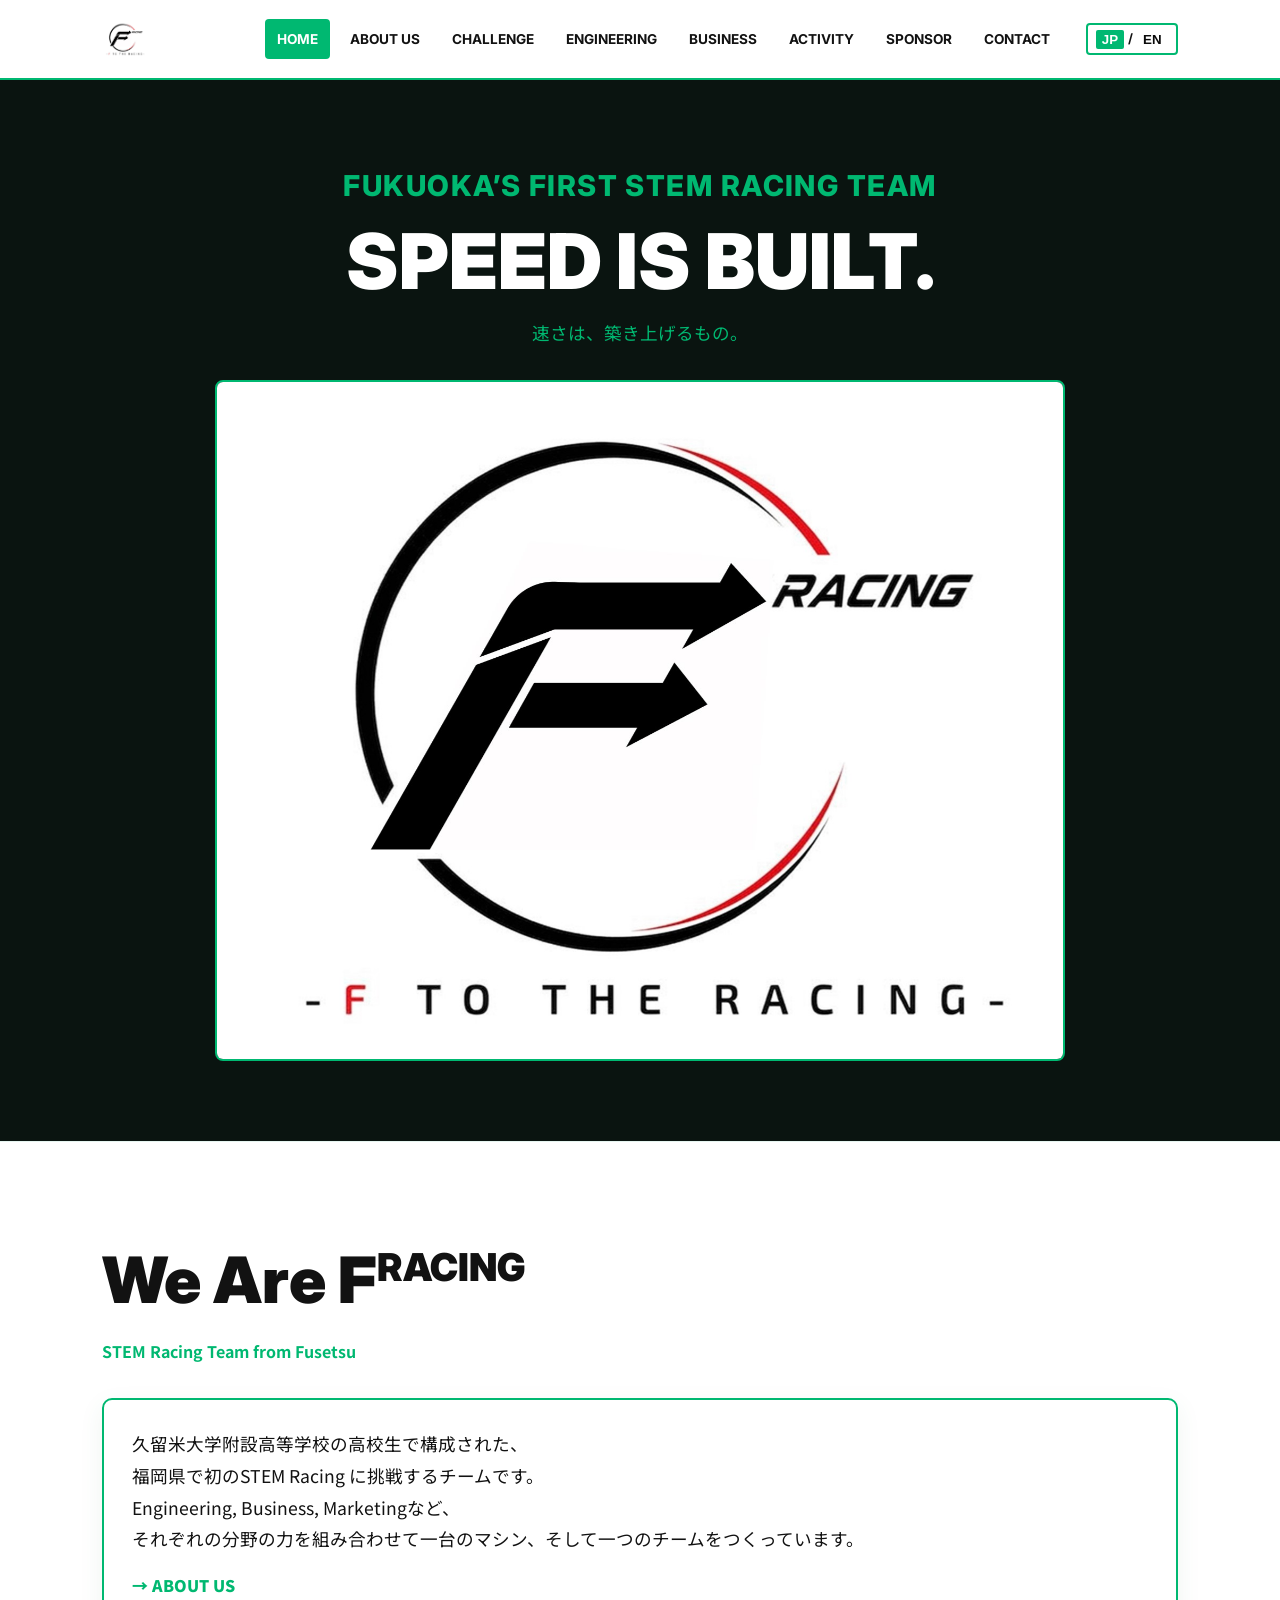
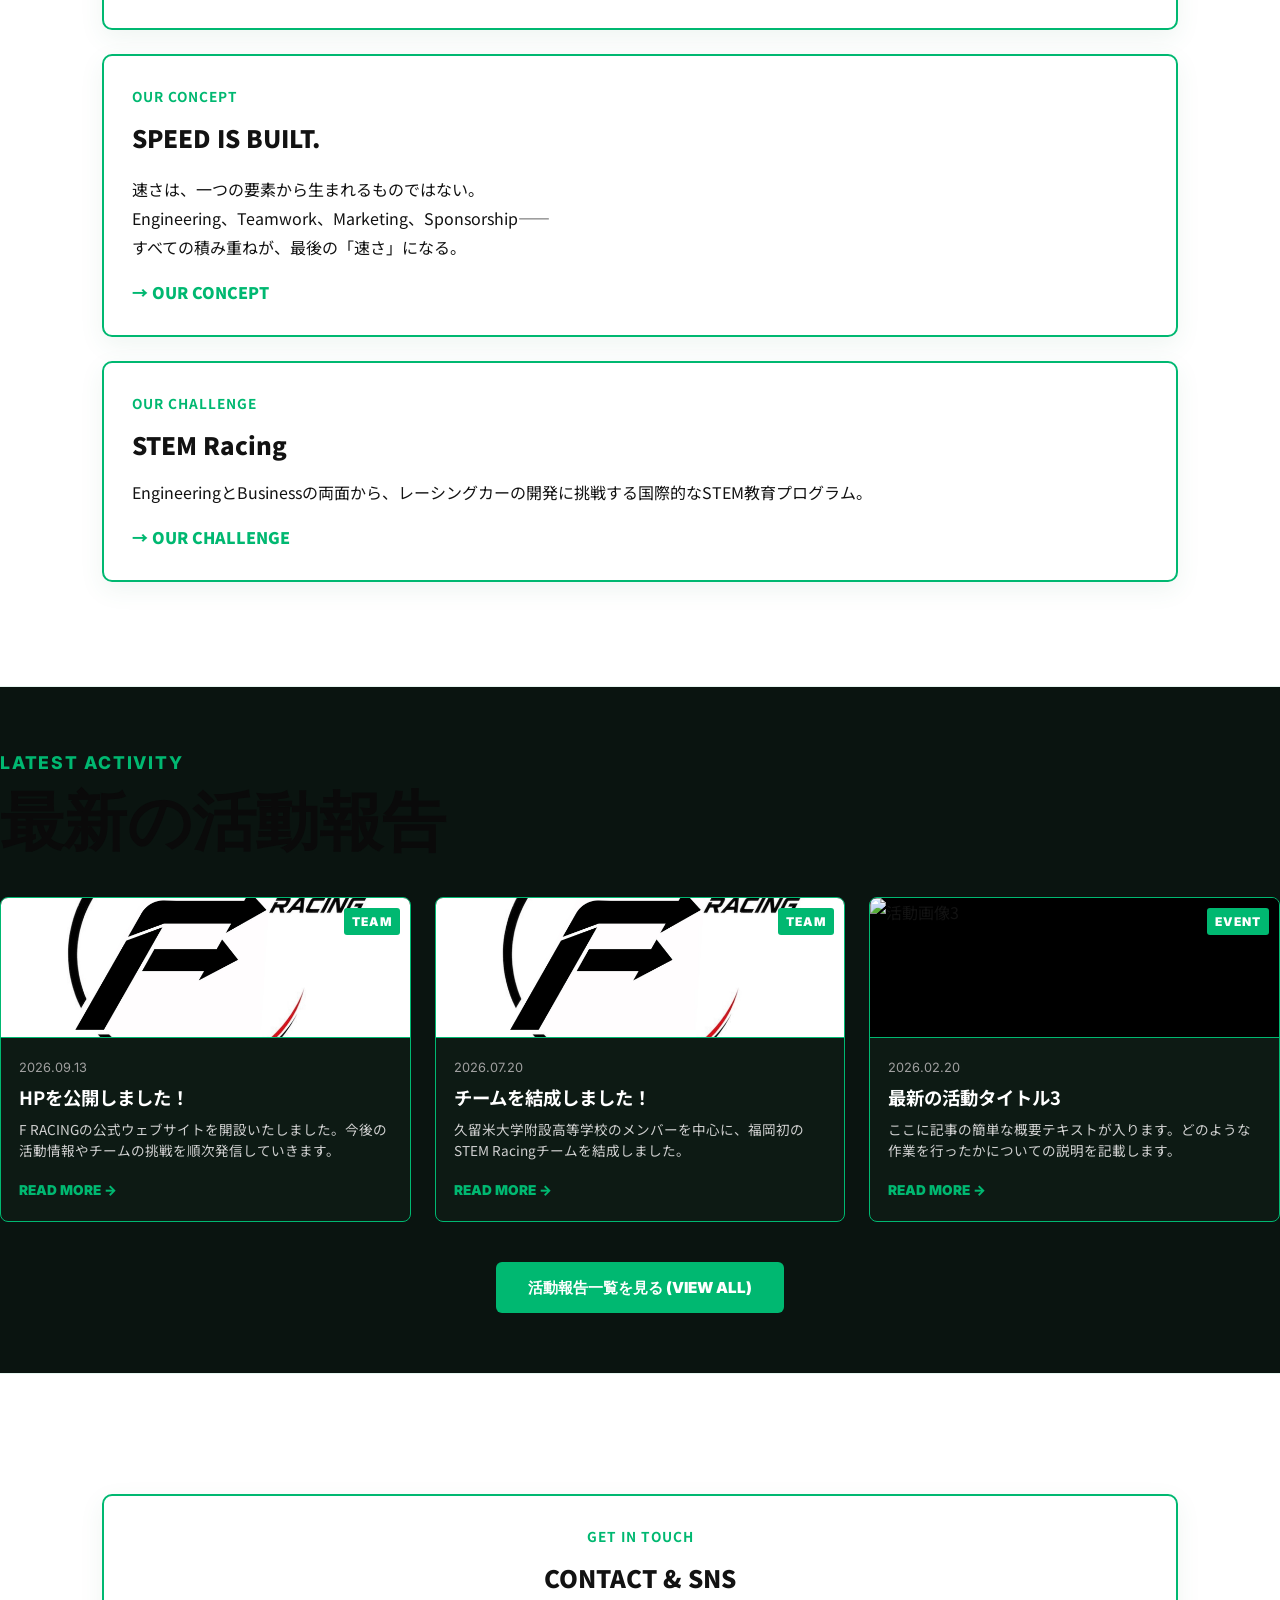
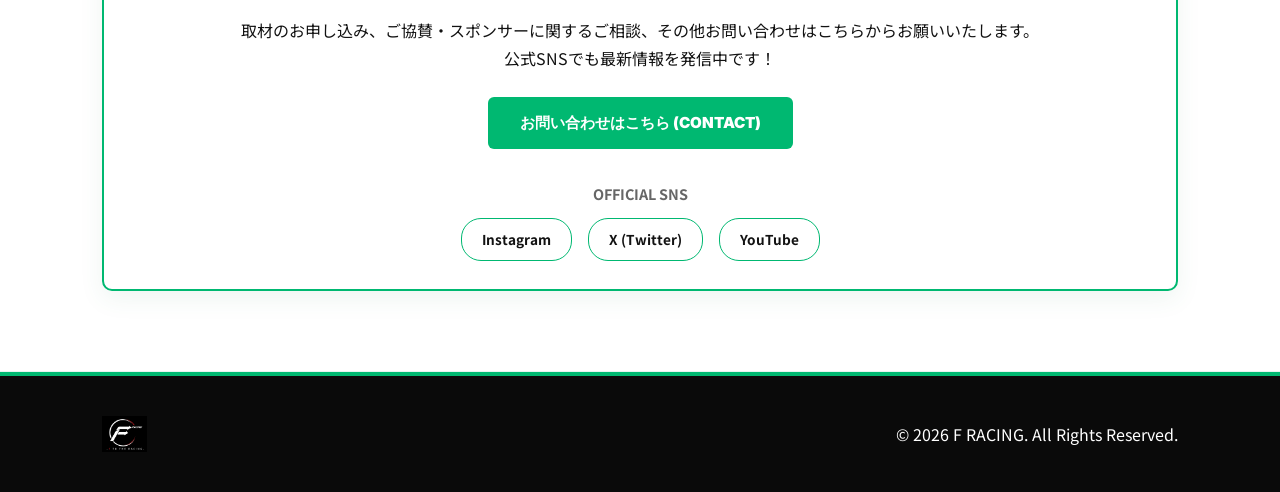
==== index.html @ 25712f81 "Update index.html" ====
<!DOCTYPE html>
<html lang="ja">
<head>
  <meta charset="UTF-8">
  <meta name="viewport" content="width=device-width, initial-scale=1.0">
  <title>F RACING | Official Website</title>
  <link href="https://fonts.googleapis.com/css2?family=Inter:wght@400;700;900&family=Noto+Sans+JP:wght@400;700;900&display=swap" rel="stylesheet">
  <link rel="stylesheet" href="style.css">
</head>
<body data-lang="jp">
  <!-- ヘッダー -->
  <header>
    <a href="index.html"><img src="whiteversion.jpg" alt="F RACING" class="logo-img"></a>
    <div class="nav-container">
      <nav class="nav-links">
        <a href="index.html" class="active">HOME</a>
        <a href="about.html">ABOUT US</a>
        <a href="challenge.html">CHALLENGE</a>
        <a href="challenge.html#engineering">ENGINEERING</a>
        <a href="challenge.html#business">BUSINESS</a>
        <a href="activity.html">ACTIVITY</a>
        <a href="sponsor.html">SPONSOR</a>
        <a href="contact.html">CONTACT</a>
      </nav>
      <div class="lang-switch">
        <button id="btn-jp" class="active">JP</button><span>/</span><button id="btn-en">EN</button>
      </div>
    </div>
  </header>

  <main>
    <!-- ヒーローセクション -->
    <section class="dark-section" style="display: flex; flex-direction: column; align-items: center; justify-content: center; min-height: 70vh;">
      <div class="hero-tag">FUKUOKA’s FIRST STEM Racing TEAM</div>
      <h1 style="font-family: var(--font-en, 'Inter'); font-size: clamp(3rem, 6vw, 6rem); font-weight: 900; line-height: 1.0; margin-bottom: 16px;">SPEED IS BUILT.</h1>
      <p class="lang-jp" style="font-size: 1.1rem; margin-bottom: 32px; color: var(--green, #00ff00);">速さは、築き上げるもの。</p>
      <p class="lang-en" style="font-size: 1.1rem; margin-bottom: 32px; color: var(--green, #00ff00);">Speed is built.</p>
      <div class="image-container" style="margin: 0;">
        <img src="whiteversion.jpg" alt="メインビジュアル">
      </div>
    </section>

    <!-- 紹介＆各ページへの導線 -->
    <section id="intro">
      <div style="margin-bottom: 32px;">
        <h2 style="font-family: var(--font-en, 'Inter'); font-size: clamp(2.5rem, 5vw, 4rem); font-weight: 900;">We Are F<sup>RACING</sup></h2>
        <p class="lang-jp accent-text">STEM Racing Team from Fusetsu</p>
        <p class="lang-en accent-text">STEM Racing Team from Fusetsu</p>
      </div>

      <!-- ABOUT US 導線 -->
      <div class="custom-card" style="margin-bottom: 24px;">
        <p style="font-size: 1.1rem; line-height: 1.8; margin-bottom: 16px;">
          久留米大学附設高等学校の高校生で構成された、<br>
          福岡県で初のSTEM Racing に挑戦するチームです。<br>
          Engineering, Business, Marketingなど、<br>
          それぞれの分野の力を組み合わせて一台のマシン、そして一つのチームをつくっています。
        </p>
        <a href="about.html" class="inline-link-btn">→ ABOUT US</a>
      </div>

      <!-- OUR CONCEPT 導線 -->
      <div class="custom-card" style="margin-bottom: 24px;">
        <span class="sub" style="color: var(--green, #00ff00); font-weight: bold; font-size: 0.85rem; letter-spacing: 1px;">OUR CONCEPT</span>
        <h3 style="font-size: 1.5rem; font-weight: 900; margin: 8px 0 16px 0;">SPEED IS BUILT.</h3>
        <p style="line-height: 1.8; margin-bottom: 16px;">
          速さは、一つの要素から生まれるものではない。<br>
          Engineering、Teamwork、Marketing、Sponsorship——<br>
          すべての積み重ねが、最後の「速さ」になる。
        </p>
        <a href="about.html#concept" class="inline-link-btn">→ OUR CONCEPT</a>
      </div>

      <!-- OUR CHALLENGE 導線 -->
      <div class="custom-card" style="margin-bottom: 24px;">
        <span class="sub" style="color: var(--green, #00ff00); font-weight: bold; font-size: 0.85rem; letter-spacing: 1px;">OUR CHALLENGE</span>
        <h3 style="font-size: 1.5rem; font-weight: 900; margin: 8px 0 12px 0;">STEM Racing</h3>
        <p style="line-height: 1.8; margin-bottom: 16px;">
          EngineeringとBusinessの両面から、レーシングカーの開発に挑戦する国際的なSTEM教育プログラム。
        </p>
        <a href="challenge.html" class="inline-link-btn">→ OUR CHALLENGE</a>
      </div>
    </section>

    <!-- ACTIVITY セクション（デザイン刷新版） -->
    <section id="activity" class="activity-section">
      <div class="container">
        <div class="section-title-box">
          <span class="sub">LATEST ACTIVITY</span>
          <h2>最新の活動報告</h2>
        </div>

        <div class="activity-grid">
          <!-- 1件目 -->
          <article class="activity-card">
            <a href="activity.html" class="activity-card-link">
              <div class="activity-img">
                <img src="whiteversion.jpg" alt="HP公開の画像">
                <span class="activity-tag">TEAM</span>
              </div>
              <div class="activity-content">
                <span class="activity-date">2026.09.13</span>
                <h3 class="activity-title">HPを公開しました！</h3>
                <p class="activity-desc">F RACINGの公式ウェブサイトを開設いたしました。今後の活動情報やチームの挑戦を順次発信していきます。</p>
                <span class="activity-more">READ MORE <span class="arrow">→</span></span>
              </div>
            </a>
          </article>

          <!-- 2件目 -->
          <article class="activity-card">
            <a href="activity.html" class="activity-card-link">
              <div class="activity-img">
                <img src="whiteversion.jpg" alt="チーム結成の画像">
                <span class="activity-tag">TEAM</span>
              </div>
              <div class="activity-content">
                <span class="activity-date">2026.07.20</span>
                <h3 class="activity-title">チームを結成しました！</h3>
                <p class="activity-desc">久留米大学附設高等学校のメンバーを中心に、福岡初のSTEM Racingチームを結成しました。</p>
                <span class="activity-more">READ MORE <span class="arrow">→</span></span>
              </div>
            </a>
          </article>

          <!-- 3件目 -->
          <article class="activity-card">
            <a href="activity.html" class="activity-card-link">
              <div class="activity-img">
                <img src="images/activity3.jpg" alt="活動画像3">
                <span class="activity-tag">EVENT</span>
              </div>
              <div class="activity-content">
                <span class="activity-date">2026.02.20</span>
                <h3 class="activity-title">最新の活動タイトル3</h3>
                <p class="activity-desc">ここに記事の簡単な概要テキストが入ります。どのような作業を行ったかについての説明を記載します。</p>
                <span class="activity-more">READ MORE <span class="arrow">→</span></span>
              </div>
            </a>
          </article>
        </div>

        <div style="text-align: center; margin-top: 40px;">
          <a href="activity.html" class="btn-more">活動報告一覧を見る (VIEW ALL)</a>
        </div>
      </div>
    </section>

    <!-- CONTACT & SNS セクション -->
   <!-- CONTACT & SNS セクション -->
<section id="contact-section">
  <div class="custom-card" style="margin-top: 40px; text-align: center; border: 2px solid var(--green);">
    <span class="sub" style="color: var(--green); font-weight: bold; font-size: 0.85rem; letter-spacing: 1px;">GET IN TOUCH</span>
    <h3 style="font-size: 1.5rem; font-weight: 900; margin: 8px 0 16px 0; color: #121212;">CONTACT & SNS</h3>
    <p style="line-height: 1.8; margin-bottom: 24px; color: #121212;">
      取材のお申し込み、ご協賛・スポンサーに関するご相談、その他お問い合わせはこちらからお願いいたします。<br>
      公式SNSでも最新情報を発信中です！
    </p>

    <!-- CONTACTページへのボタン -->
    <div style="margin-bottom: 32px;">
      <a href="contact.html" class="btn-more">お問い合わせはこちら (CONTACT)</a>
    </div>

    <!-- SNSリンク一覧 -->
    <!-- SNSリンク一覧 -->
<div class="sns-links-container">
  <span style="font-weight: bold; font-size: 0.9rem; display: block; margin-bottom: 12px; color: #666666;">OFFICIAL SNS</span>
  <div style="display: flex; gap: 16px; justify-content: center; flex-wrap: wrap;">
    <a href="https://www.instagram.com/f_to_the_racing/?hl=ja" target="_blank" rel="noopener noreferrer" class="sns-btn">Instagram</a>
    <a href="https://x.com/FtotheRacing" target="_blank" rel="noopener noreferrer" class="sns-btn">X (Twitter)</a>
    <a href="https://www.youtube.com/channel/UCRHW-2N_GnkMYaxLG4QGpog" target="_blank" rel="noopener noreferrer" class="sns-btn">YouTube</a>
  </div>
</div>
  </div>
</section>
  </main>

  <!-- フッター -->
  <footer>
    <div class="footer-logo">
      <a href="index.html">
        <img src="blackversion.png" alt="F RACING" class="logo-img">
      </a>
    </div>
    <p>&copy; 2026 F RACING. All Rights Reserved.</p>
  </footer>

  <script>
    document.addEventListener('DOMContentLoaded', () => {
      const langButtons = document.querySelectorAll('.lang-switch button');
      const savedLang = localStorage.getItem('selectedLang') || 'jp';
      applyLanguage(savedLang);

      langButtons.forEach(btn => {
        btn.addEventListener('click', () => {
          const lang = btn.textContent.trim().toLowerCase();
          localStorage.setItem('selectedLang', lang);
          applyLanguage(lang);
        });
      });

      function applyLanguage(lang) {
        document.body.setAttribute('data-lang', lang);
        langButtons.forEach(btn => {
          if (btn.textContent.trim().toLowerCase() === lang) {
            btn.classList.add('active');
          } else {
            btn.classList.remove('active');
          }
        });
      }
    });
  </script>
</body>
</html>
---- style.css ----
:root {
  --white: #FFFFFF;
  --black: #0A0A0A;
  --text-main: #121212;
  --dark-bg: #0A1410;
  --green: #00B871; /* F RACING メインブランドカラー */
  --green-dark: #10B981;
  --light-green: #E6F5F0;
  --font-en: 'Inter', sans-serif;
  --font-jp: 'Noto Sans JP', sans-serif;
  --max-width: 1440px;
  --padding-x: 8vw;
}

*, *::before, *::after {
  box-sizing: border-box;
  margin: 0;
  padding: 0;
}

html {
  scroll-behavior: smooth;
}

body {
  font-family: var(--font-jp);
  background-color: var(--white);
  color: var(--text-main);
  line-height: 1.8;
  -webkit-font-smoothing: antialiased;
}

/* 多言語切り替え設定 */
body[data-lang="jp"] .lang-en { display: none !important; }
body[data-lang="en"] .lang-jp { display: none !important; }

sup { font-size: 0.6em; vertical-align: super; line-height: 0; }
a { color: inherit; text-decoration: none; }
ul { list-style: none; }

/* HEADER & NAV */
header {
  position: fixed;
  top: 0; left: 0; width: 100%; height: 80px;
  background-color: rgba(255, 255, 255, 0.98);
  backdrop-filter: blur(8px);
  border-bottom: 2px solid var(--green);
  display: flex; justify-content: space-between; align-items: center;
  padding: 0 var(--padding-x);
  z-index: 1000;
}

.logo-img { height: 36px; width: auto; display: block; }
.nav-container { display: flex; align-items: center; gap: 24px; }
.nav-links { display: flex; align-items: center; gap: 8px; }

.nav-links a {
  font-family: var(--font-en);
  font-size: 0.85rem !important;
  font-weight: 700;
  text-transform: uppercase;
  padding: 8px 12px !important;
  border-radius: 4px;
  display: block;
  letter-spacing: normal !important;
  margin: 0 !important;
  transition: all 0.2s ease;
}

.nav-links a:hover, .nav-links a.active {
  background-color: var(--green);
  color: var(--white);
}

.lang-switch {
  display: flex; align-items: center; gap: 4px;
  border: 2px solid var(--green); padding: 2px 8px;
  border-radius: 4px; font-family: var(--font-en);
  font-size: 0.8rem; font-weight: 700;
}
.lang-switch button {
  background: none; border: none; cursor: pointer;
  font-weight: inherit; color: var(--black);
  padding: 2px 6px; border-radius: 2px;
}
.lang-switch button.active { background-color: var(--green); color: var(--white); }

/* MAIN LAYOUT */
main { margin-top: 80px; min-height: calc(100vh - 160px); }
section { padding: 80px var(--padding-x); border-bottom: 1px solid var(--light-green); }

.section-title-box { margin-bottom: 40px; }
.section-title-box .sub {
  font-family: var(--font-en);
  font-size: 1.1rem;
  font-weight: 800; letter-spacing: 0.1em;
  color: var(--green); text-transform: uppercase;
  display: block; margin-bottom: 8px;
}

.section-title-box h2 {
  font-family: var(--font-en);
  font-size: clamp(2.5rem, 5vw, 4rem);
  font-weight: 900; line-height: 1.1;
  letter-spacing: -0.01em; text-transform: uppercase;
  color: var(--black);
}

/* TYPOGRAPHY */
.hero-tag {
  font-family: var(--font-en);
  font-size: clamp(1.2rem, 2.5vw, 1.8rem);
  font-weight: 800; letter-spacing: 0.05em;
  color: var(--green); text-transform: uppercase;
  margin-bottom: 12px; text-align: center;
}

.hero-intro-text {
  font-size: clamp(1.1rem, 2vw, 1.35rem);
  font-weight: 700; line-height: 1.7;
  color: var(--text-main);
}

.mv-card h3 {
  font-family: var(--font-en);
  font-size: clamp(2rem, 4vw, 3rem);
  font-weight: 900; line-height: 1.2;
  color: var(--green-dark); margin: 12px 0 16px 0;
}

.accent-text { color: var(--green); font-weight: bold; }

/* BUTTONS */
.btn-more {
  display: inline-block; padding: 12px 32px;
  background-color: var(--green); color: var(--white);
  font-family: var(--font-en); font-weight: 900; font-size: 0.95rem;
  border-radius: 6px; transition: background-color 0.2s, transform 0.2s; text-align: center;
}
.btn-more:hover { background-color: var(--green-dark); color: var(--white); transform: translateY(-2px); }

.activity-btn-wrapper { text-align: center; margin-top: 40px; }

/* CARDS DESIGN */
.card-grid {
  display: grid; grid-template-columns: repeat(auto-fit, minmax(300px, 1fr));
  gap: 24px; margin-top: 32px;
}
.custom-card {
  border: 2px solid var(--green); border-radius: 10px;
  padding: 28px; background-color: var(--white);
  box-shadow: 0 8px 24px rgba(51, 133, 93, 0.08);
  transition: transform 0.3s, box-shadow 0.3s;
  height: 100%; display: flex; flex-direction: column;
}
.custom-card:hover {
  transform: translateY(-4px); box-shadow: 0 12px 32px rgba(51, 133, 93, 0.2);
}
.custom-card h4 {
  font-family: var(--font-en);
  font-size: 1.35rem; font-weight: 900;
  color: var(--green); margin-bottom: 12px;
}

.dark-section { background-color: var(--dark-bg); color: var(--white); }
.dark-section .section-title-box h2 { color: var(--white); }
.dark-section .hero-intro-text, .dark-section p { color: var(--white); }
.dark-section .custom-card { background-color: #0F1F18; color: var(--white); border-color: var(--green-dark); }
.dark-section .custom-card h4 { color: var(--green); }

.image-container { width: 100%; max-width: 850px; margin: 32px auto; display: flex; justify-content: center; }
.image-container img { width: 100%; height: auto; display: block; border-radius: 8px; border: 2px solid var(--green); }

.member-insert-box {
  margin-top: 36px;
  padding: 20px;
  border: 2px solid var(--green); /* 破線から実線に変更 */
  border-radius: 10px;
  background-color: var(--white); /* 写真が映える背景色に */
  text-align: center;
  box-shadow: 0 4px 16px rgba(0, 0, 0, 0.05);
}

/* FOOTER */
footer {
  background-color: var(--black); color: var(--white);
  padding: 40px var(--padding-x); display: flex;
  justify-content: space-between; align-items: center;
  border-top: 4px solid var(--green);
}

/* RESPONSIVE */
@media (max-width: 991px) {
  :root { --padding-x: 5vw; }
  header {
    height: auto;
    padding: 12px 16px;
    flex-direction: column;
    gap: 10px;
  }
  
  .nav-container {
    width: 100%;
    justify-content: center;
    flex-wrap: wrap;
    gap: 12px;
  }

  .nav-links {
    display: flex !important;
    flex-wrap: wrap;
    justify-content: center;
    gap: 4px;
  }

  .nav-links a {
    font-size: 0.75rem !important;
    padding: 6px 8px !important;
  }

  main { margin-top: 110px; }
  section { padding: 50px var(--padding-x); }
  .section-title-box h2 { font-size: 2.2rem; }
  .mv-card h3 { font-size: 1.8rem; }
  footer { flex-direction: column; gap: 16px; text-align: center; }
}

/* ==========================================
   ACTIVITY SECTION (#33855D 統一版)
   ========================================== */

.activity-section {
  padding: 60px 0;
  background-color: var(--dark-bg);
}

.activity-grid {
  display: grid;
  grid-template-columns: repeat(auto-fit, minmax(280px, 1fr));
  gap: 24px;
  margin-top: 36px;
}

/* カード本体 */
.activity-card {
  background-color: #0d1a14 !important;
  border: 1.5px solid var(--green) !important;
  border-radius: 8px;
  overflow: hidden;
  transition: all 0.3s ease;
  position: relative;
}

.activity-card:hover {
  transform: translateY(-6px);
  box-shadow: 0 0 20px rgba(51, 133, 93, 0.4);
}

.activity-card-link {
  display: flex;
  flex-direction: column;
  height: 100%;
  text-decoration: none;
  color: inherit;
}

/* 写真サイズ140px制限 */
.activity-img {
  position: relative;
  width: 100%;
  height: 140px !important;
  overflow: hidden;
  background-color: #000;
  border-bottom: 1.5px solid var(--green);
}

.activity-img img {
  width: 100%;
  height: 100%;
  object-fit: cover;
  transition: transform 0.4s ease;
}

.activity-card:hover .activity-img img {
  transform: scale(1.08);
}

/* カテゴリタグ：白文字に変更して視認性を確保 */
.activity-tag {
  position: absolute;
  top: 10px;
  right: 10px;
  background: var(--green);
  color: #FFFFFF;
  font-family: var(--font-en);
  font-weight: 900;
  font-size: 0.75rem;
  padding: 3px 8px;
  border-radius: 3px;
  letter-spacing: 1px;
}

/* テキスト部分 */
.activity-content {
  padding: 18px;
  display: flex;
  flex-direction: column;
  flex-grow: 1;
}

.activity-date {
  font-family: var(--font-en);
  font-size: 0.8rem;
  color: #a0a0a0;
}

.activity-title {
  font-size: 1.15rem;
  font-weight: 700;
  color: #ffffff;
  margin: 6px 0 8px 0;
  line-height: 1.4;
}

.activity-card:hover .activity-title {
  color: var(--green);
}

.activity-desc {
  font-size: 0.85rem;
  color: #d0d0d0;
  line-height: 1.6;
  margin-bottom: 16px;
  display: -webkit-box;
  -webkit-line-clamp: 2;
  -webkit-box-orient: vertical;
  overflow: hidden;
}

.activity-more {
  font-family: var(--font-en);
  font-size: 0.85rem;
  font-weight: 900;
  color: var(--green);
  margin-top: auto;
}

/* SNSボタン（文字が見やすいように黒ベースに調整） */
/* SNSボタン（通常時は黒文字、ホバー時に緑背景＆白文字） */
.sns-btn {
  display: inline-block;
  padding: 8px 20px;
  border: 1.5px solid var(--green);
  border-radius: 20px;
  color: #121212 !important; /* 通常時の文字をしっかり見える黒に */
  background-color: #ffffff;  /* 背景は白 */
  text-decoration: none;
  font-size: 0.85rem;
  font-weight: bold;
  transition: all 0.25 ease;
}

.sns-btn:hover {
  background-color: var(--green) !important; /* マウスを乗せたらチームの緑に */
  color: #ffffff !important;                /* 文字は白に変化 */
  border-color: var(--green) !important;
  transform: translateY(-2px);              /* 軽く浮き上がる動き */
}


/* Inline Link Button */
.inline-link-btn {
  display: inline-block;
  color: var(--green);
  font-weight: 900;
  font-size: 1rem;
  text-decoration: none;
  transition: transform 0.2s ease;
}

.inline-link-btn:hover {
  transform: translateX(6px);
}
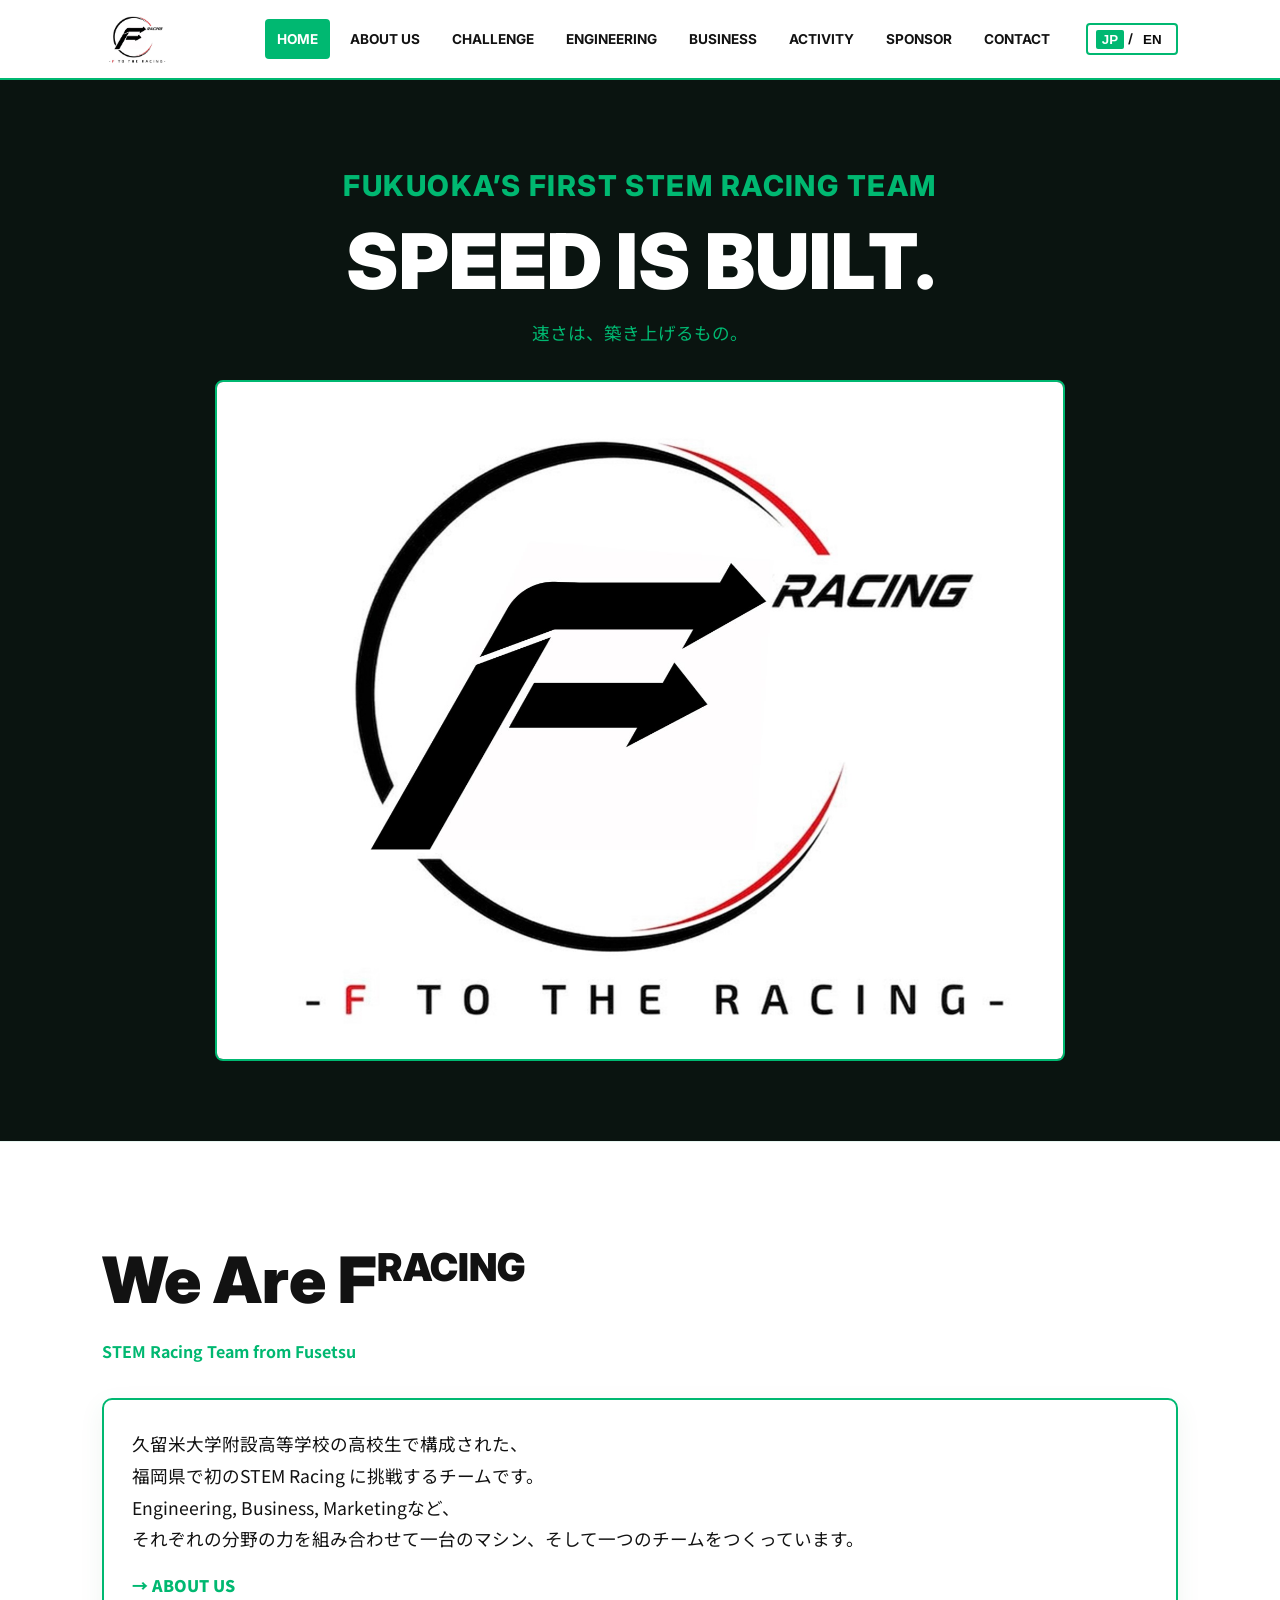
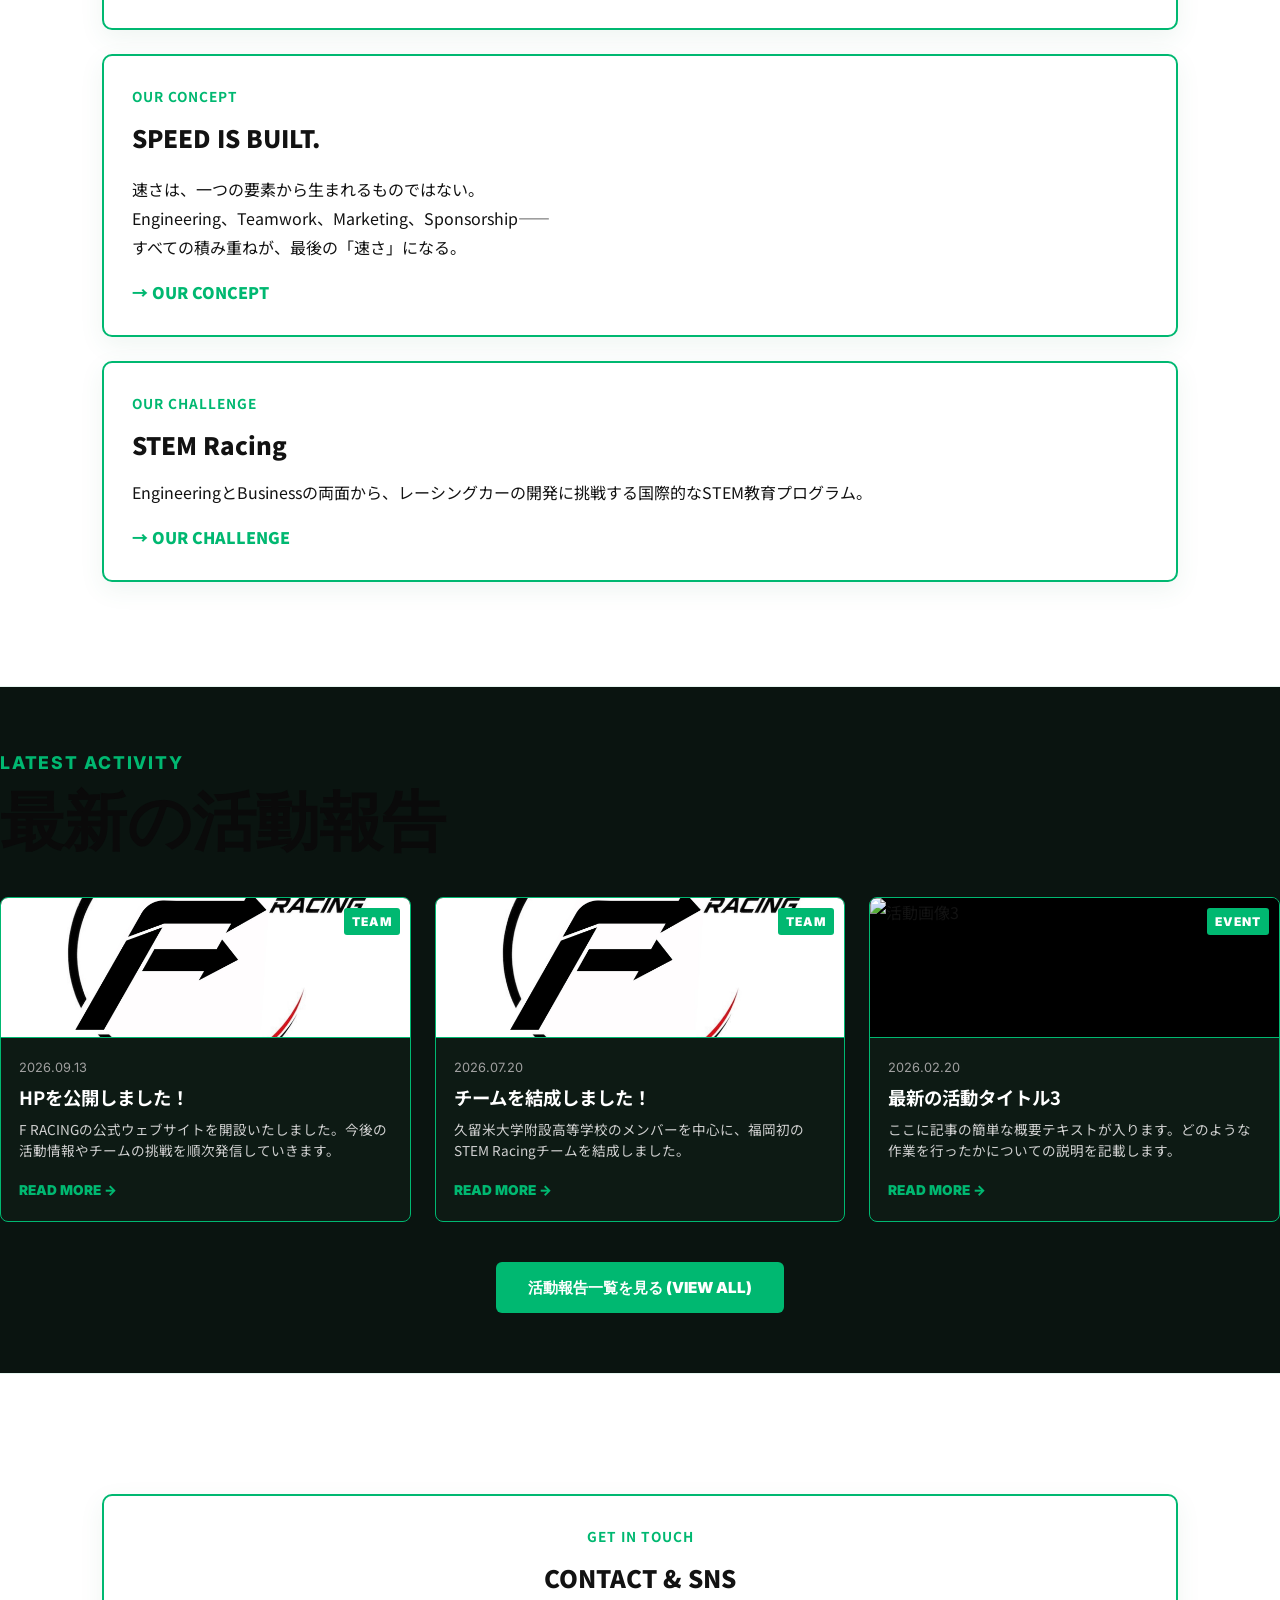
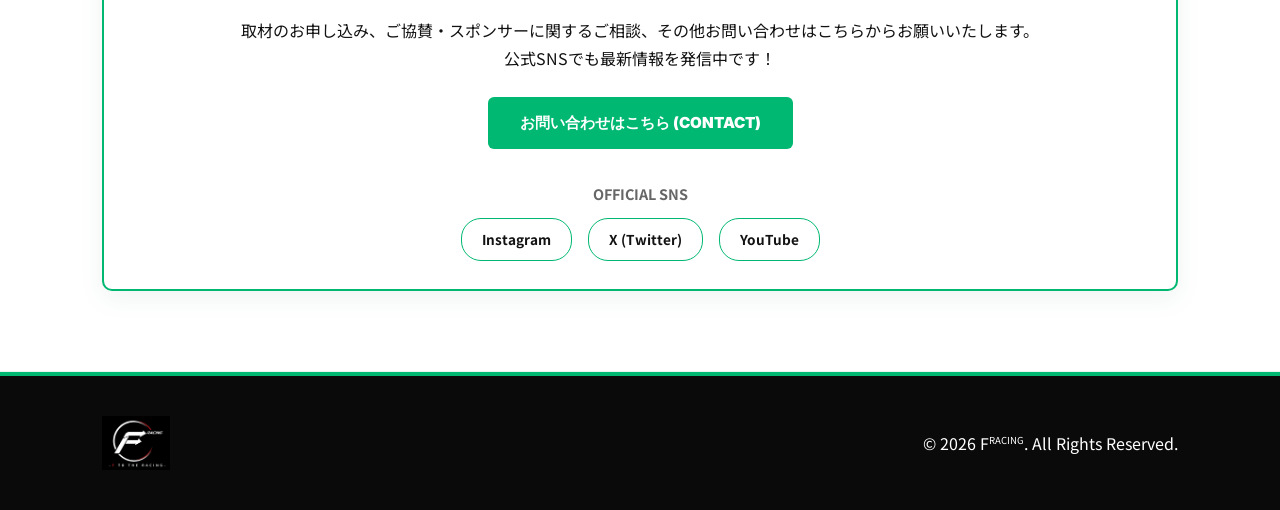
==== commit 04e474c1: "Update index.html" ====
--- a/index.html
+++ b/index.html
@@ -33,8 +33,8 @@
     <section class="dark-section" style="display: flex; flex-direction: column; align-items: center; justify-content: center; min-height: 70vh;">
       <div class="hero-tag">FUKUOKA’s FIRST STEM Racing TEAM</div>
       <h1 style="font-family: var(--font-en, 'Inter'); font-size: clamp(3rem, 6vw, 6rem); font-weight: 900; line-height: 1.0; margin-bottom: 16px;">SPEED IS BUILT.</h1>
-      <p class="lang-jp" style="font-size: 1.1rem; margin-bottom: 32px; color: var(--green, #00ff00);">速さは、築き上げるもの。</p>
-      <p class="lang-en" style="font-size: 1.1rem; margin-bottom: 32px; color: var(--green, #00ff00);">Speed is built.</p>
+      <p class="lang-jp" style="font-size: 1.1rem; margin-bottom: 32px; color: var(--green);">速さは、築き上げるもの。</p>
+      <p class="lang-en" style="font-size: 1.1rem; margin-bottom: 32px; color: var(--green);">Speed is built.</p>
       <div class="image-container" style="margin: 0;">
         <img src="whiteversion.jpg" alt="メインビジュアル">
       </div>
@@ -50,44 +50,57 @@
 
       <!-- ABOUT US 導線 -->
       <div class="custom-card" style="margin-bottom: 24px;">
-        <p style="font-size: 1.1rem; line-height: 1.8; margin-bottom: 16px;">
+        <p class="lang-jp" style="font-size: 1.1rem; line-height: 1.8; margin-bottom: 16px;">
           久留米大学附設高等学校の高校生で構成された、<br>
           福岡県で初のSTEM Racing に挑戦するチームです。<br>
           Engineering, Business, Marketingなど、<br>
           それぞれの分野の力を組み合わせて一台のマシン、そして一つのチームをつくっています。
         </p>
+        <p class="lang-en" style="font-size: 1.05rem; line-height: 1.8; margin-bottom: 16px;">
+          We are the first STEM Racing team from Fukuoka, composed of high school students from Kurume University Fusetsu High School.<br>
+          By combining expertise across Engineering, Business, and Marketing, we build a competitive race car and a unified team.
+        </p>
         <a href="about.html" class="inline-link-btn">→ ABOUT US</a>
       </div>
 
       <!-- OUR CONCEPT 導線 -->
       <div class="custom-card" style="margin-bottom: 24px;">
-        <span class="sub" style="color: var(--green, #00ff00); font-weight: bold; font-size: 0.85rem; letter-spacing: 1px;">OUR CONCEPT</span>
+        <span class="sub" style="color: var(--green); font-weight: bold; font-size: 0.85rem; letter-spacing: 1px;">OUR CONCEPT</span>
         <h3 style="font-size: 1.5rem; font-weight: 900; margin: 8px 0 16px 0;">SPEED IS BUILT.</h3>
-        <p style="line-height: 1.8; margin-bottom: 16px;">
+        <p class="lang-jp" style="line-height: 1.8; margin-bottom: 16px;">
           速さは、一つの要素から生まれるものではない。<br>
           Engineering、Teamwork、Marketing、Sponsorship——<br>
           すべての積み重ねが、最後の「速さ」になる。
         </p>
+        <p class="lang-en" style="line-height: 1.8; margin-bottom: 16px;">
+          Speed is not born from a single element.<br>
+          Engineering, Teamwork, Marketing, and Sponsorship——<br>
+          Every layer accumulated brings us closer to true speed.
+        </p>
         <a href="about.html#concept" class="inline-link-btn">→ OUR CONCEPT</a>
       </div>
 
       <!-- OUR CHALLENGE 導線 -->
       <div class="custom-card" style="margin-bottom: 24px;">
-        <span class="sub" style="color: var(--green, #00ff00); font-weight: bold; font-size: 0.85rem; letter-spacing: 1px;">OUR CHALLENGE</span>
+        <span class="sub" style="color: var(--green); font-weight: bold; font-size: 0.85rem; letter-spacing: 1px;">OUR CHALLENGE</span>
         <h3 style="font-size: 1.5rem; font-weight: 900; margin: 8px 0 12px 0;">STEM Racing</h3>
-        <p style="line-height: 1.8; margin-bottom: 16px;">
+        <p class="lang-jp" style="line-height: 1.8; margin-bottom: 16px;">
           EngineeringとBusinessの両面から、レーシングカーの開発に挑戦する国際的なSTEM教育プログラム。
         </p>
+        <p class="lang-en" style="line-height: 1.8; margin-bottom: 16px;">
+          An international STEM education program where students take on the challenge of race car development across Engineering and Business.
+        </p>
         <a href="challenge.html" class="inline-link-btn">→ OUR CHALLENGE</a>
       </div>
     </section>
 
-    <!-- ACTIVITY セクション（デザイン刷新版） -->
+    <!-- ACTIVITY セクション -->
     <section id="activity" class="activity-section">
       <div class="container">
         <div class="section-title-box">
           <span class="sub">LATEST ACTIVITY</span>
-          <h2>最新の活動報告</h2>
+          <h2 class="lang-jp">最新の活動報告</h2>
+          <h2 class="lang-en">LATEST REPORTS</h2>
         </div>
 
         <div class="activity-grid">
@@ -100,8 +113,10 @@
               </div>
               <div class="activity-content">
                 <span class="activity-date">2026.09.13</span>
-                <h3 class="activity-title">HPを公開しました！</h3>
-                <p class="activity-desc">F RACINGの公式ウェブサイトを開設いたしました。今後の活動情報やチームの挑戦を順次発信していきます。</p>
+                <h3 class="activity-title lang-jp">HPを公開しました！</h3>
+                <h3 class="activity-title lang-en">Official Website Launched!</h3>
+                <p class="activity-desc lang-jp">F RACINGの公式ウェブサイトを開設いたしました。今後の活動情報やチームの挑戦を順次発信していきます。</p>
+                <p class="activity-desc lang-en">We have launched the official website of F RACING. We will share our latest activities and challenges here.</p>
                 <span class="activity-more">READ MORE <span class="arrow">→</span></span>
               </div>
             </a>
@@ -116,8 +131,10 @@
               </div>
               <div class="activity-content">
                 <span class="activity-date">2026.07.20</span>
-                <h3 class="activity-title">チームを結成しました！</h3>
-                <p class="activity-desc">久留米大学附設高等学校のメンバーを中心に、福岡初のSTEM Racingチームを結成しました。</p>
+                <h3 class="activity-title lang-jp">チームを結成しました！</h3>
+                <h3 class="activity-title lang-en">Team Established!</h3>
+                <p class="activity-desc lang-jp">久留米大学附設高等学校のメンバーを中心に、福岡初のSTEM Racingチームを結成しました。</p>
+                <p class="activity-desc lang-en">Fukuoka's first STEM Racing team has been formed by students from Kurume University Fusetsu High School.</p>
                 <span class="activity-more">READ MORE <span class="arrow">→</span></span>
               </div>
             </a>
@@ -132,8 +149,10 @@
               </div>
               <div class="activity-content">
                 <span class="activity-date">2026.02.20</span>
-                <h3 class="activity-title">最新の活動タイトル3</h3>
-                <p class="activity-desc">ここに記事の簡単な概要テキストが入ります。どのような作業を行ったかについての説明を記載します。</p>
+                <h3 class="activity-title lang-jp">最新の活動タイトル3</h3>
+                <h3 class="activity-title lang-en">Latest Activity Title 3</h3>
+                <p class="activity-desc lang-jp">ここに記事の簡単な概要テキストが入ります。どのような作業を行ったかについての説明を記載します。</p>
+                <p class="activity-desc lang-en">A brief summary of the article goes here, explaining recent progress and development work.</p>
                 <span class="activity-more">READ MORE <span class="arrow">→</span></span>
               </div>
             </a>
@@ -141,39 +160,43 @@
         </div>
 
         <div style="text-align: center; margin-top: 40px;">
-          <a href="activity.html" class="btn-more">活動報告一覧を見る (VIEW ALL)</a>
+          <a href="activity.html" class="btn-more lang-jp">活動報告一覧を見る (VIEW ALL)</a>
+          <a href="activity.html" class="btn-more lang-en">VIEW ALL ACTIVITIES</a>
         </div>
       </div>
     </section>
 
     <!-- CONTACT & SNS セクション -->
-   <!-- CONTACT & SNS セクション -->
-<section id="contact-section">
-  <div class="custom-card" style="margin-top: 40px; text-align: center; border: 2px solid var(--green);">
-    <span class="sub" style="color: var(--green); font-weight: bold; font-size: 0.85rem; letter-spacing: 1px;">GET IN TOUCH</span>
-    <h3 style="font-size: 1.5rem; font-weight: 900; margin: 8px 0 16px 0; color: #121212;">CONTACT & SNS</h3>
-    <p style="line-height: 1.8; margin-bottom: 24px; color: #121212;">
-      取材のお申し込み、ご協賛・スポンサーに関するご相談、その他お問い合わせはこちらからお願いいたします。<br>
-      公式SNSでも最新情報を発信中です！
-    </p>
-
-    <!-- CONTACTページへのボタン -->
-    <div style="margin-bottom: 32px;">
-      <a href="contact.html" class="btn-more">お問い合わせはこちら (CONTACT)</a>
-    </div>
-
-    <!-- SNSリンク一覧 -->
-    <!-- SNSリンク一覧 -->
-<div class="sns-links-container">
-  <span style="font-weight: bold; font-size: 0.9rem; display: block; margin-bottom: 12px; color: #666666;">OFFICIAL SNS</span>
-  <div style="display: flex; gap: 16px; justify-content: center; flex-wrap: wrap;">
-    <a href="https://www.instagram.com/f_to_the_racing/?hl=ja" target="_blank" rel="noopener noreferrer" class="sns-btn">Instagram</a>
-    <a href="https://x.com/FtotheRacing" target="_blank" rel="noopener noreferrer" class="sns-btn">X (Twitter)</a>
-    <a href="https://www.youtube.com/channel/UCRHW-2N_GnkMYaxLG4QGpog" target="_blank" rel="noopener noreferrer" class="sns-btn">YouTube</a>
-  </div>
-</div>
-  </div>
-</section>
+    <section id="contact-section">
+      <div class="custom-card" style="margin-top: 40px; text-align: center; border: 2px solid var(--green);">
+        <span class="sub" style="color: var(--green); font-weight: bold; font-size: 0.85rem; letter-spacing: 1px;">GET IN TOUCH</span>
+        <h3 style="font-size: 1.5rem; font-weight: 900; margin: 8px 0 16px 0; color: #121212;">CONTACT & SNS</h3>
+        <p class="lang-jp" style="line-height: 1.8; margin-bottom: 24px; color: #121212;">
+          取材のお申し込み、ご協賛・スポンサーに関するご相談、その他お問い合わせはこちらからお願いいたします。<br>
+          公式SNSでも最新情報を発信中です！
+        </p>
+        <p class="lang-en" style="line-height: 1.8; margin-bottom: 24px; color: #121212;">
+          For press inquiries, sponsorship proposals, or general questions, please feel free to reach out.<br>
+          Follow our official social media accounts for the latest updates!
+        </p>
+
+        <!-- CONTACTページへのボタン -->
+        <div style="margin-bottom: 32px;">
+          <a href="contact.html" class="btn-more lang-jp">お問い合わせはこちら (CONTACT)</a>
+          <a href="contact.html" class="btn-more lang-en">CONTACT US</a>
+        </div>
+
+        <!-- SNSリンク一覧 -->
+        <div class="sns-links-container">
+          <span style="font-weight: bold; font-size: 0.9rem; display: block; margin-bottom: 12px; color: #666666;">OFFICIAL SNS</span>
+          <div style="display: flex; gap: 16px; justify-content: center; flex-wrap: wrap;">
+            <a href="https://www.instagram.com/f_to_the_racing/?hl=ja" target="_blank" rel="noopener noreferrer" class="sns-btn">Instagram</a>
+            <a href="https://x.com/FtotheRacing" target="_blank" rel="noopener noreferrer" class="sns-btn">X (Twitter)</a>
+            <a href="https://www.youtube.com/channel/UCRHW-2N_GnkMYaxLG4QGpog" target="_blank" rel="noopener noreferrer" class="sns-btn">YouTube</a>
+          </div>
+        </div>
+      </div>
+    </section>
   </main>
 
   <!-- フッター -->
@@ -183,7 +206,7 @@
         <img src="blackversion.png" alt="F RACING" class="logo-img">
       </a>
     </div>
-    <p>&copy; 2026 F RACING. All Rights Reserved.</p>
+    <p>&copy; 2026 F<sup>RACING</sup>. All Rights Reserved.</p>
   </footer>
 
   <script>
--- a/style.css
+++ b/style.css
@@ -50,7 +50,7 @@
   z-index: 1000;
 }
 
-.logo-img { height: 36px; width: auto; display: block; }
+.logo-img { height: 54px; width: auto; display: block; }
 .nav-container { display: flex; align-items: center; gap: 24px; }
 .nav-links { display: flex; align-items: center; gap: 8px; }
 
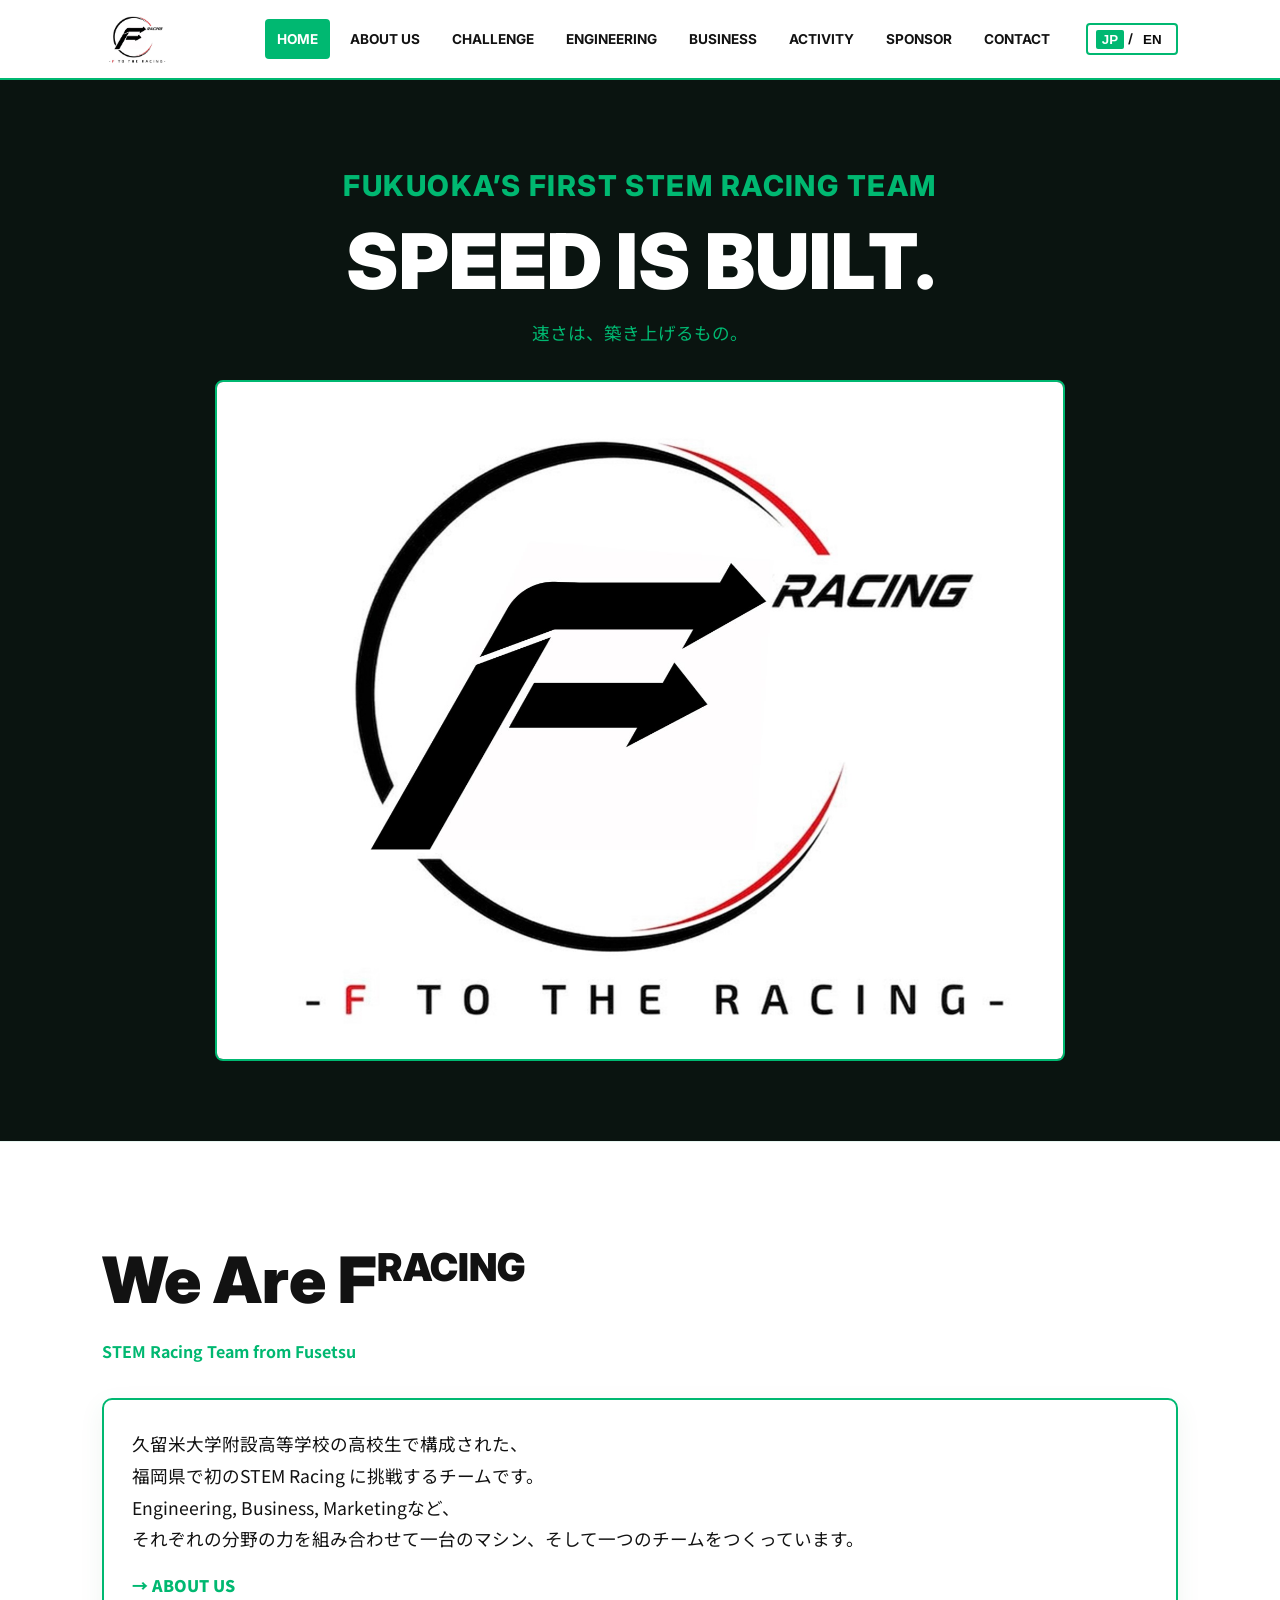
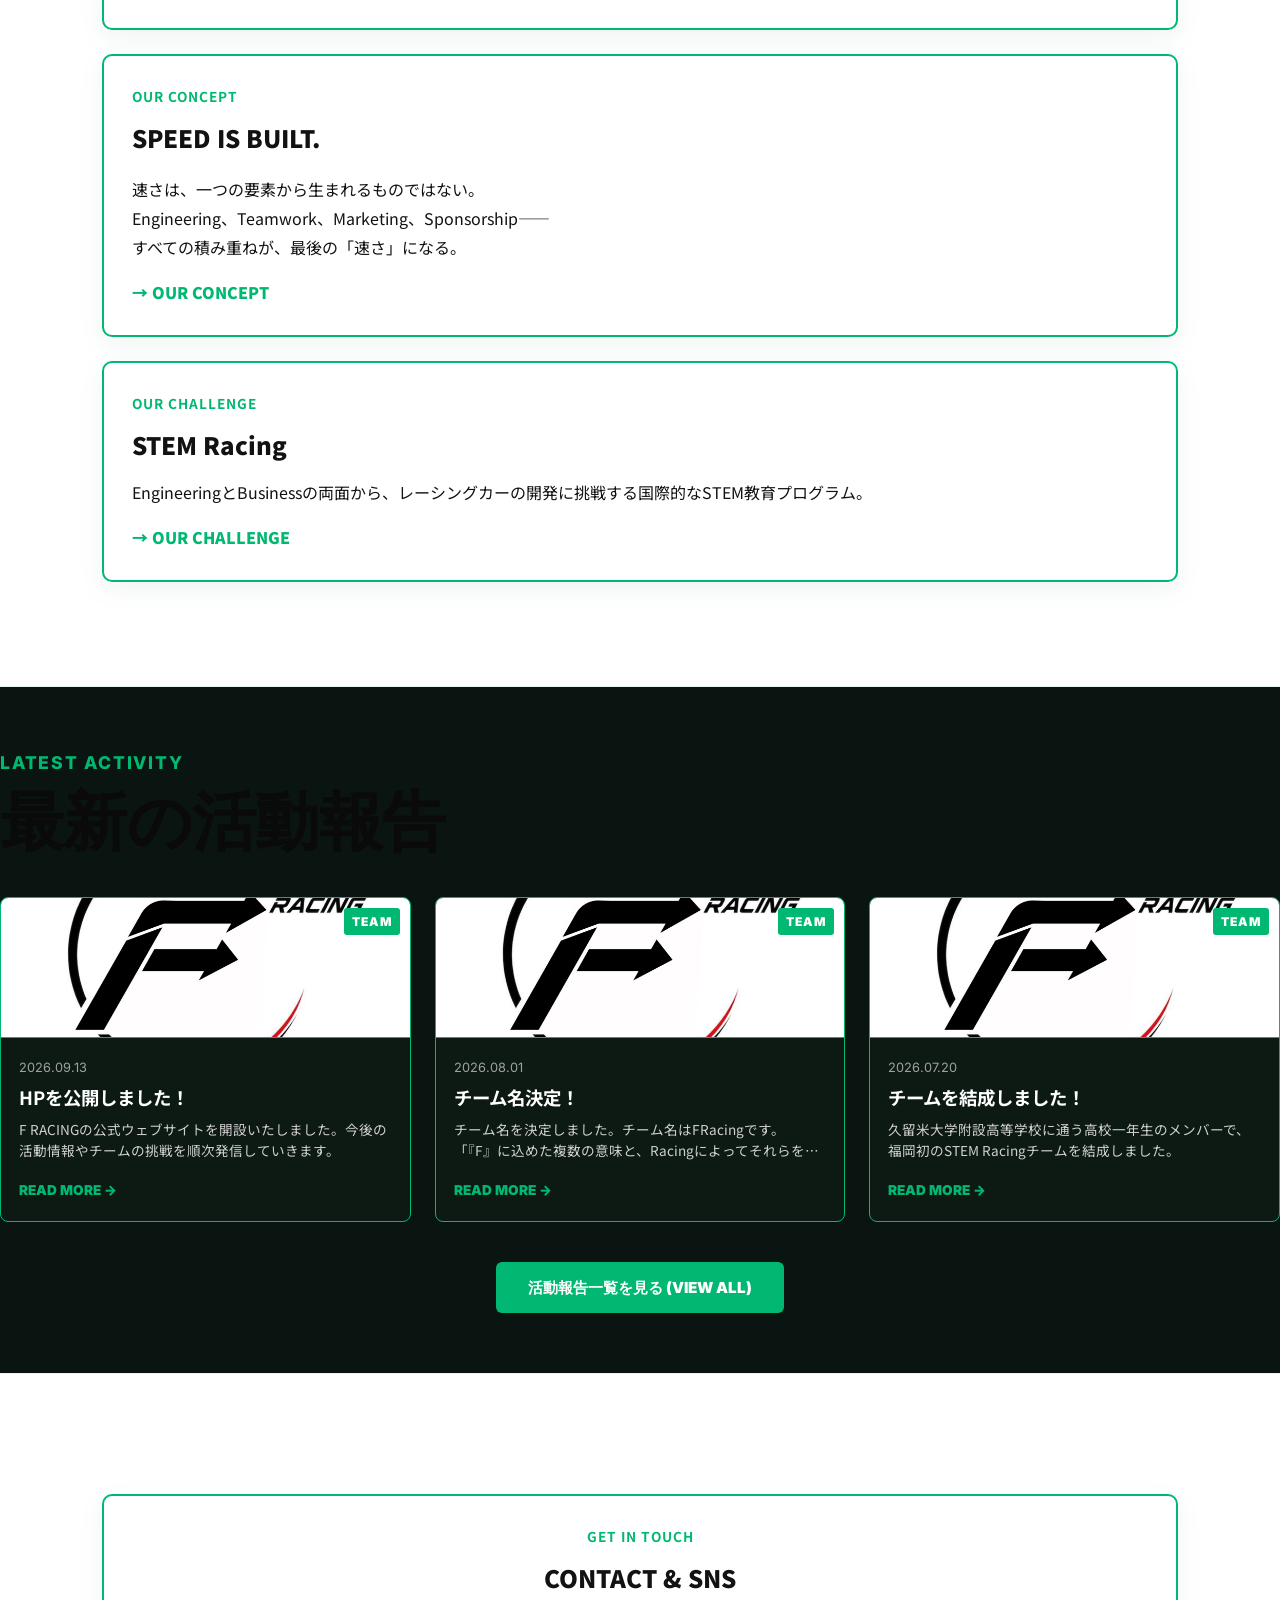
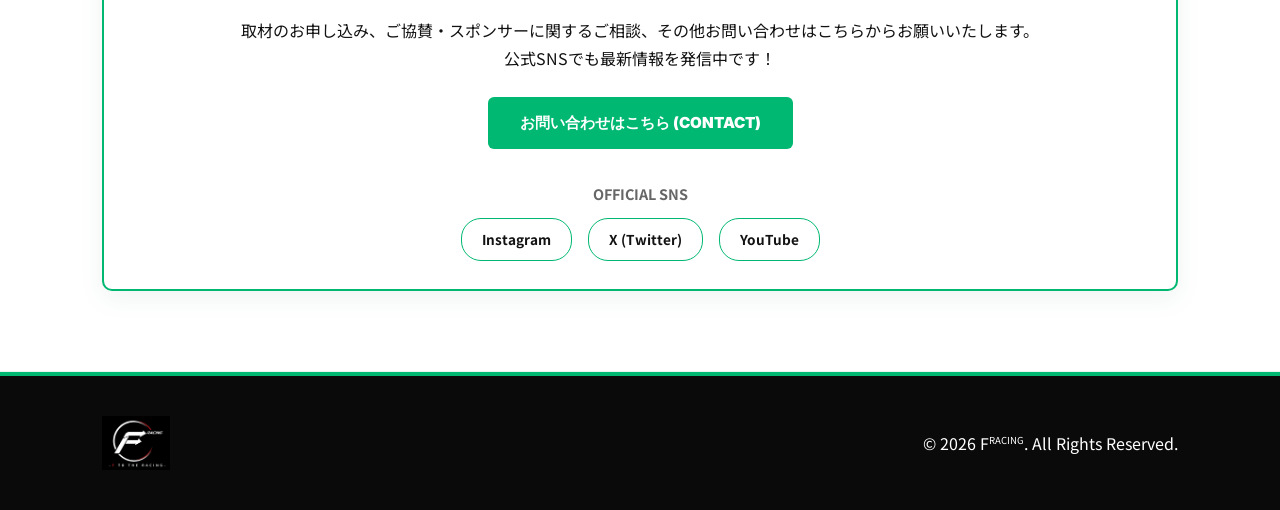
==== commit 3733ea5c: "Update index.html" ====
--- a/index.html
+++ b/index.html
@@ -122,6 +122,23 @@
             </a>
           </article>
 
+          <article class="activity-card">
+            <a href="activity.html" class="activity-card-link">
+              <div class="activity-img">
+                <img src="whiteversion.jpg" alt="活動画像3">
+                <span class="activity-tag">TEAM</span>
+              </div>
+              <div class="activity-content">
+                <span class="activity-date">2026.08.01</span>
+                <h3 class="activity-title lang-jp">チーム名決定！</h3>
+                <h3 class="activity-title lang-en">Team Name Finalized!</h3>
+                <p class="activity-desc lang-jp">チーム名を決定しました。チーム名はF<sur>Racing</sur>です。<br>「『F』に込めた複数の意味と、Racingによってそれらをさらに加速・拡張していく」という思いを込めています。詳しく知りたい方は、ABOUTをご覧ください！</p>
+                <p class="activity-desc lang-en">We’ve decided on a team name. The team is called F<sur>Racing</sur>. <br>The name embodies our vision that “the letter ‘F’ carries multiple meanings, and ‘Racing’ further accelerates and expands upon them.” For more details, please visit the “ABOUT” page!</p>
+                <span class="activity-more">READ MORE <span class="arrow">→</span></span>
+              </div>
+            </a>
+          </article>
+
           <!-- 2件目 -->
           <article class="activity-card">
             <a href="activity.html" class="activity-card-link">
@@ -133,26 +150,8 @@
                 <span class="activity-date">2026.07.20</span>
                 <h3 class="activity-title lang-jp">チームを結成しました！</h3>
                 <h3 class="activity-title lang-en">Team Established!</h3>
-                <p class="activity-desc lang-jp">久留米大学附設高等学校のメンバーを中心に、福岡初のSTEM Racingチームを結成しました。</p>
-                <p class="activity-desc lang-en">Fukuoka's first STEM Racing team has been formed by students from Kurume University Fusetsu High School.</p>
-                <span class="activity-more">READ MORE <span class="arrow">→</span></span>
-              </div>
-            </a>
-          </article>
-
-          <!-- 3件目 -->
-          <article class="activity-card">
-            <a href="activity.html" class="activity-card-link">
-              <div class="activity-img">
-                <img src="images/activity3.jpg" alt="活動画像3">
-                <span class="activity-tag">EVENT</span>
-              </div>
-              <div class="activity-content">
-                <span class="activity-date">2026.02.20</span>
-                <h3 class="activity-title lang-jp">最新の活動タイトル3</h3>
-                <h3 class="activity-title lang-en">Latest Activity Title 3</h3>
-                <p class="activity-desc lang-jp">ここに記事の簡単な概要テキストが入ります。どのような作業を行ったかについての説明を記載します。</p>
-                <p class="activity-desc lang-en">A brief summary of the article goes here, explaining recent progress and development work.</p>
+                <p class="activity-desc lang-jp">久留米大学附設高等学校に通う高校一年生のメンバーで、福岡初のSTEM Racingチームを結成しました。</p>
+                <p class="activity-desc lang-en">We, a group of first-year high school students attending Kurume University Fusetsu High School, have formed Fukuoka’s first STEM Racing team.</p>
                 <span class="activity-more">READ MORE <span class="arrow">→</span></span>
               </div>
             </a>
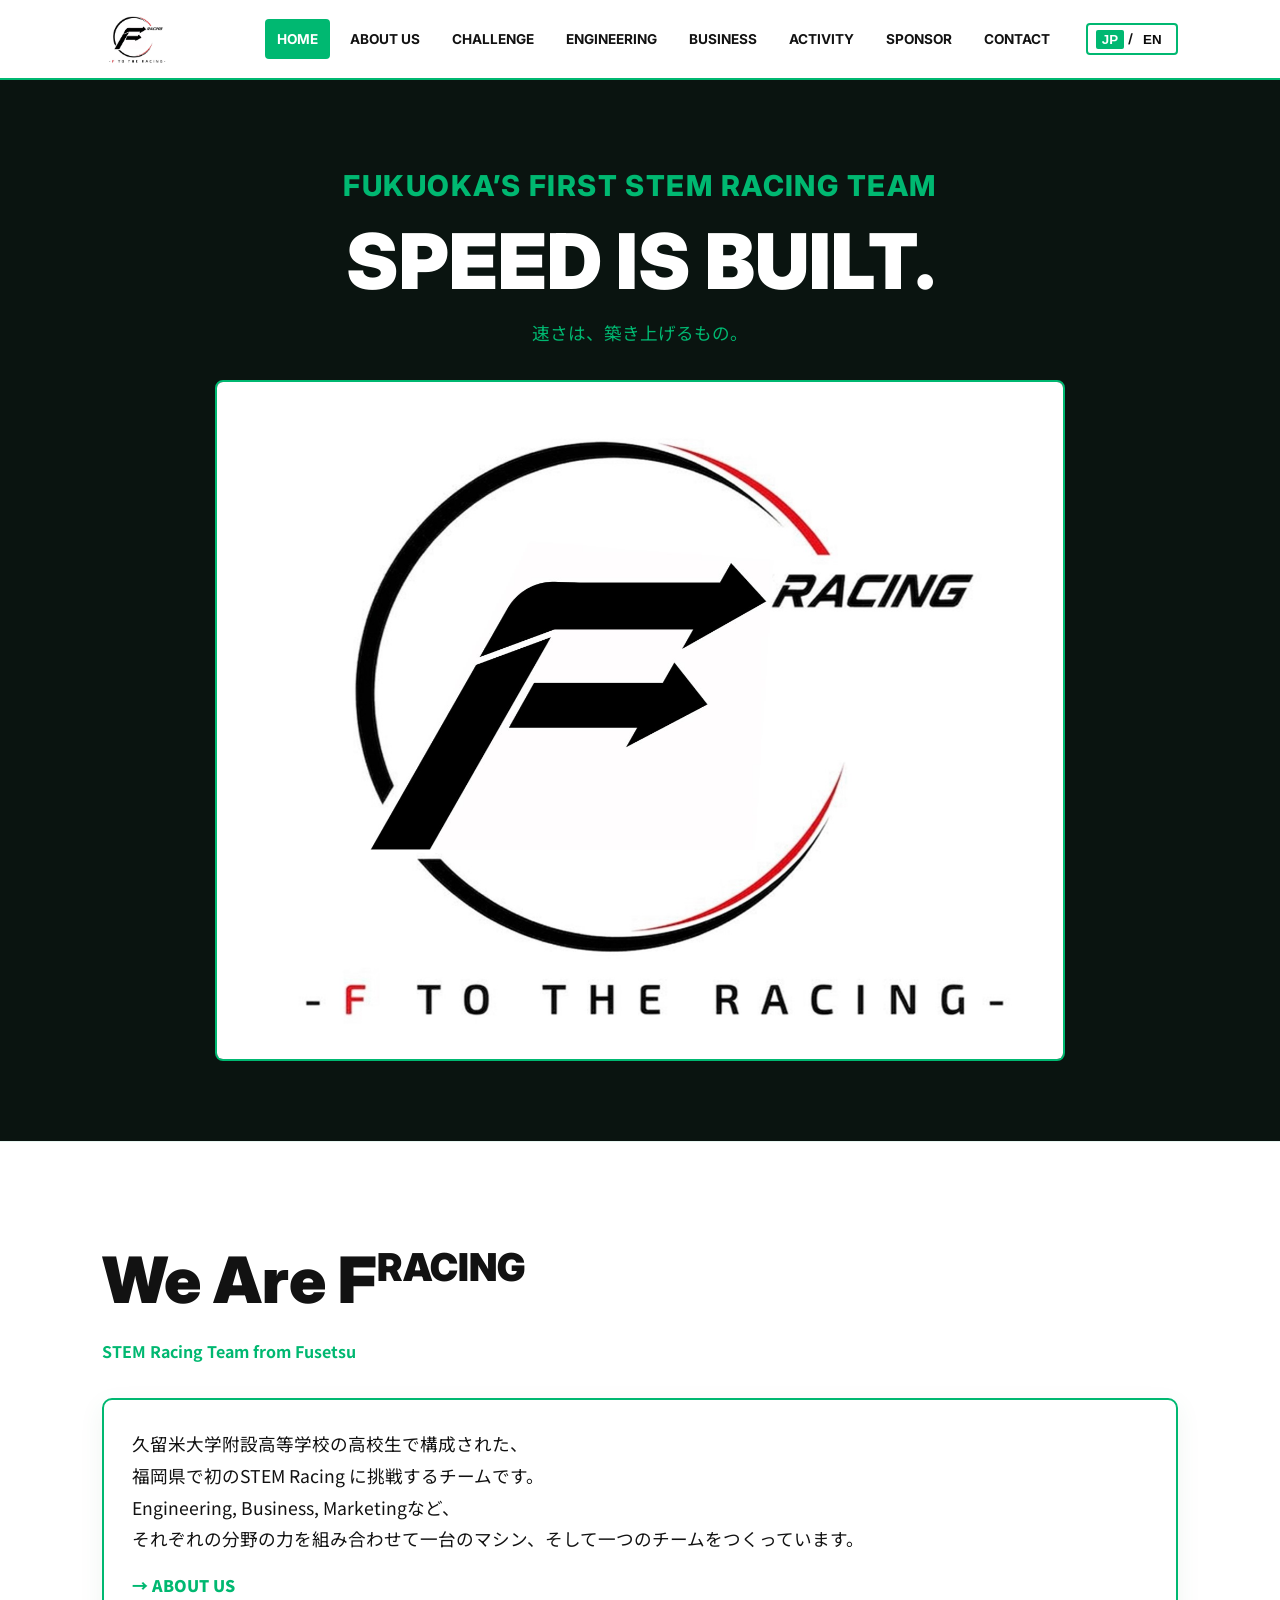
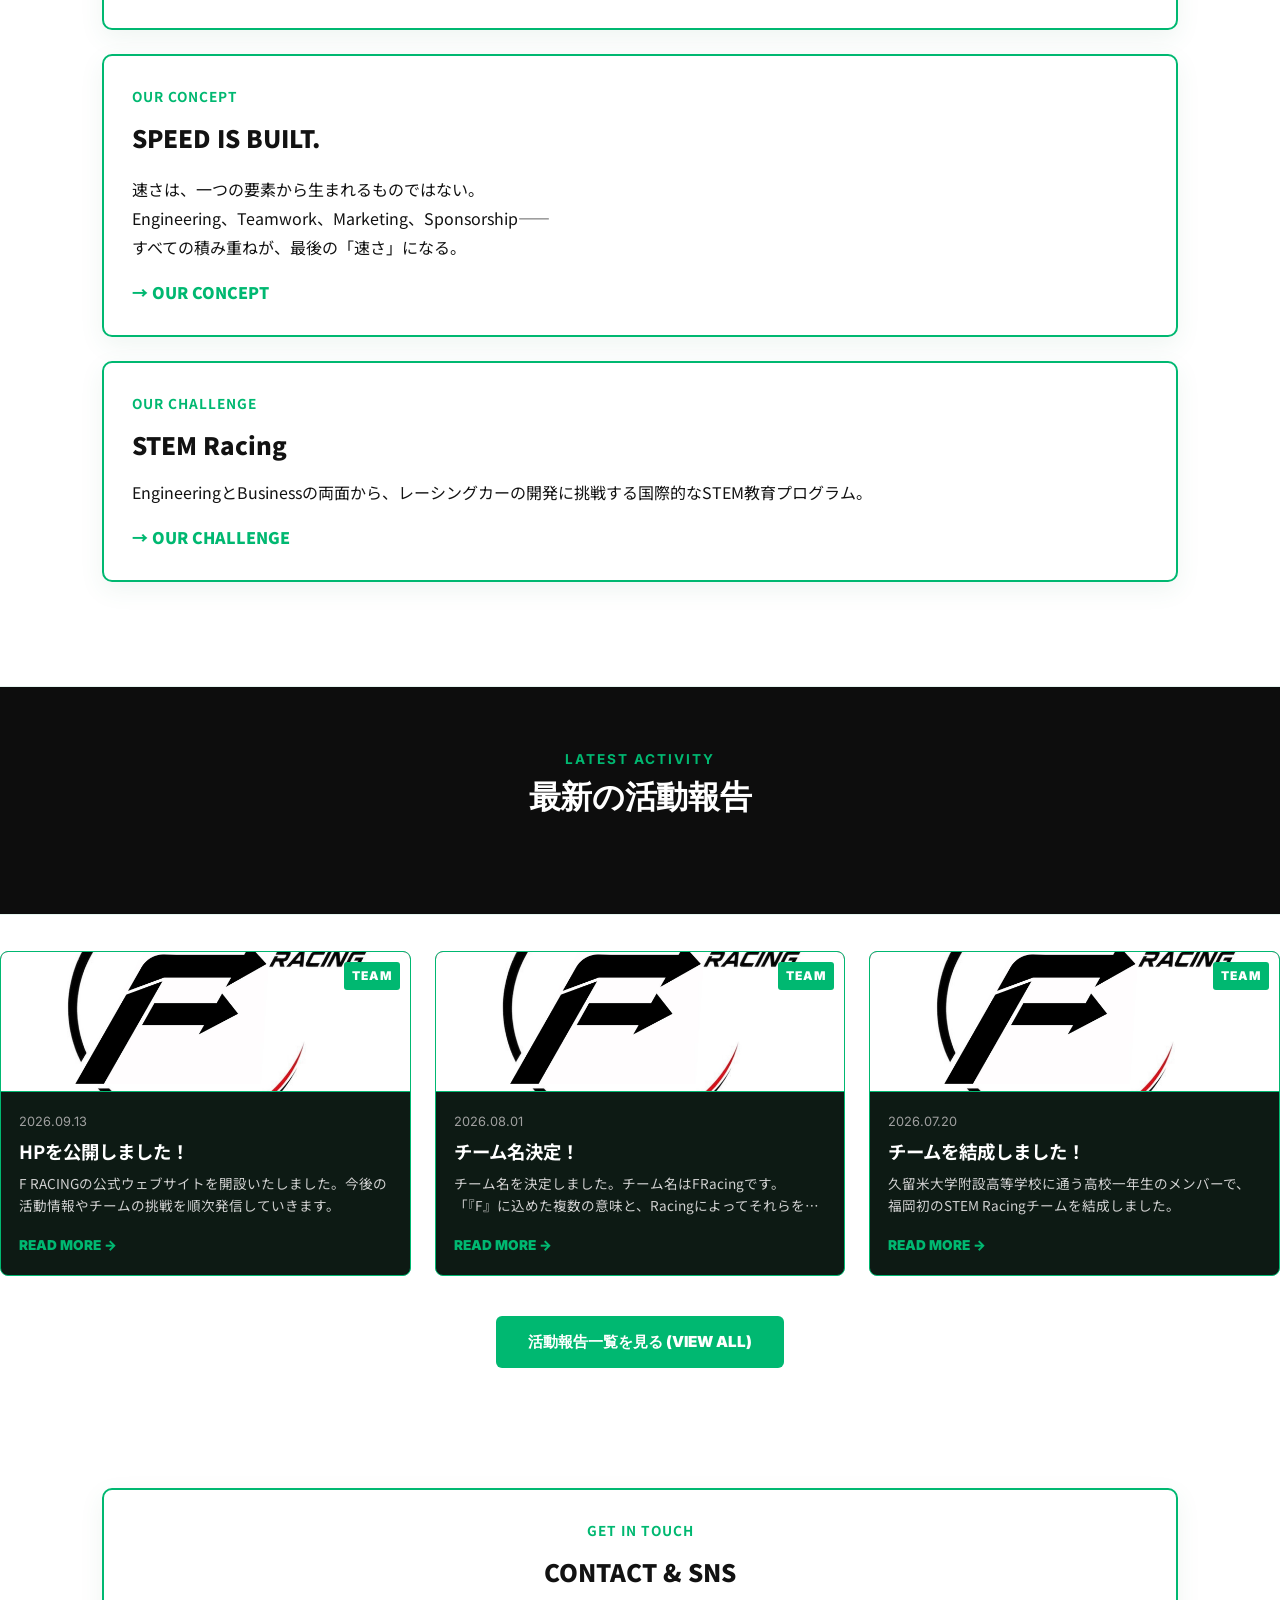
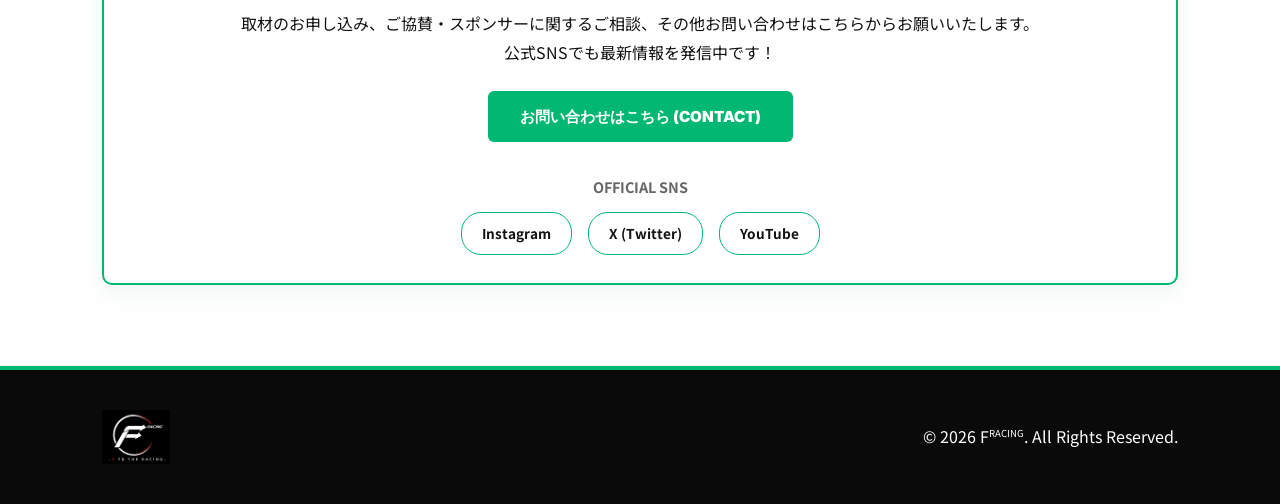
==== commit 7d2dfb20: "Update index.html" ====
--- a/index.html
+++ b/index.html
@@ -95,13 +95,30 @@
     </section>
 
     <!-- ACTIVITY セクション -->
-    <section id="activity" class="activity-section">
-      <div class="container">
-        <div class="section-title-box">
-          <span class="sub">LATEST ACTIVITY</span>
-          <h2 class="lang-jp">最新の活動報告</h2>
-          <h2 class="lang-en">LATEST REPORTS</h2>
-        </div>
+      <section id="activity" class="activity-section" style="background-color: #0d0d0d; color: #ffffff; padding: 60px 20px;">
+  <div class="container" style="max-width: 1200px; margin: 0 auto;">
+    
+    <div class="section-title-box" style="text-align: center; margin-bottom: 40px;">
+      <!-- サブタイトル（蛍光グリーンでアクセント） -->
+      <span class="sub" style="color: var(--green, #00B871); font-weight: bold; font-size: 0.85rem; letter-spacing: 2px; display: block; margin-bottom: 8px;">
+        LATEST ACTIVITY
+      </span>
+      
+      <!-- メインタイトル（日本語：白文字） -->
+      <h2 class="lang-jp" style="color: #ffffff; font-size: 2rem; font-weight: 900; margin: 0;">
+        最新の活動報告
+      </h2>
+      
+      <!-- メインタイトル（英語：白文字） -->
+      <h2 class="lang-en" style="color: #ffffff; font-size: 2rem; font-weight: 900; margin: 0;">
+        LATEST REPORTS
+      </h2>
+    </div>
+
+    <!-- ここにカード一覧やコンテンツが続きます -->
+
+  </div>
+</section>
 
         <div class="activity-grid">
           <!-- 1件目 -->
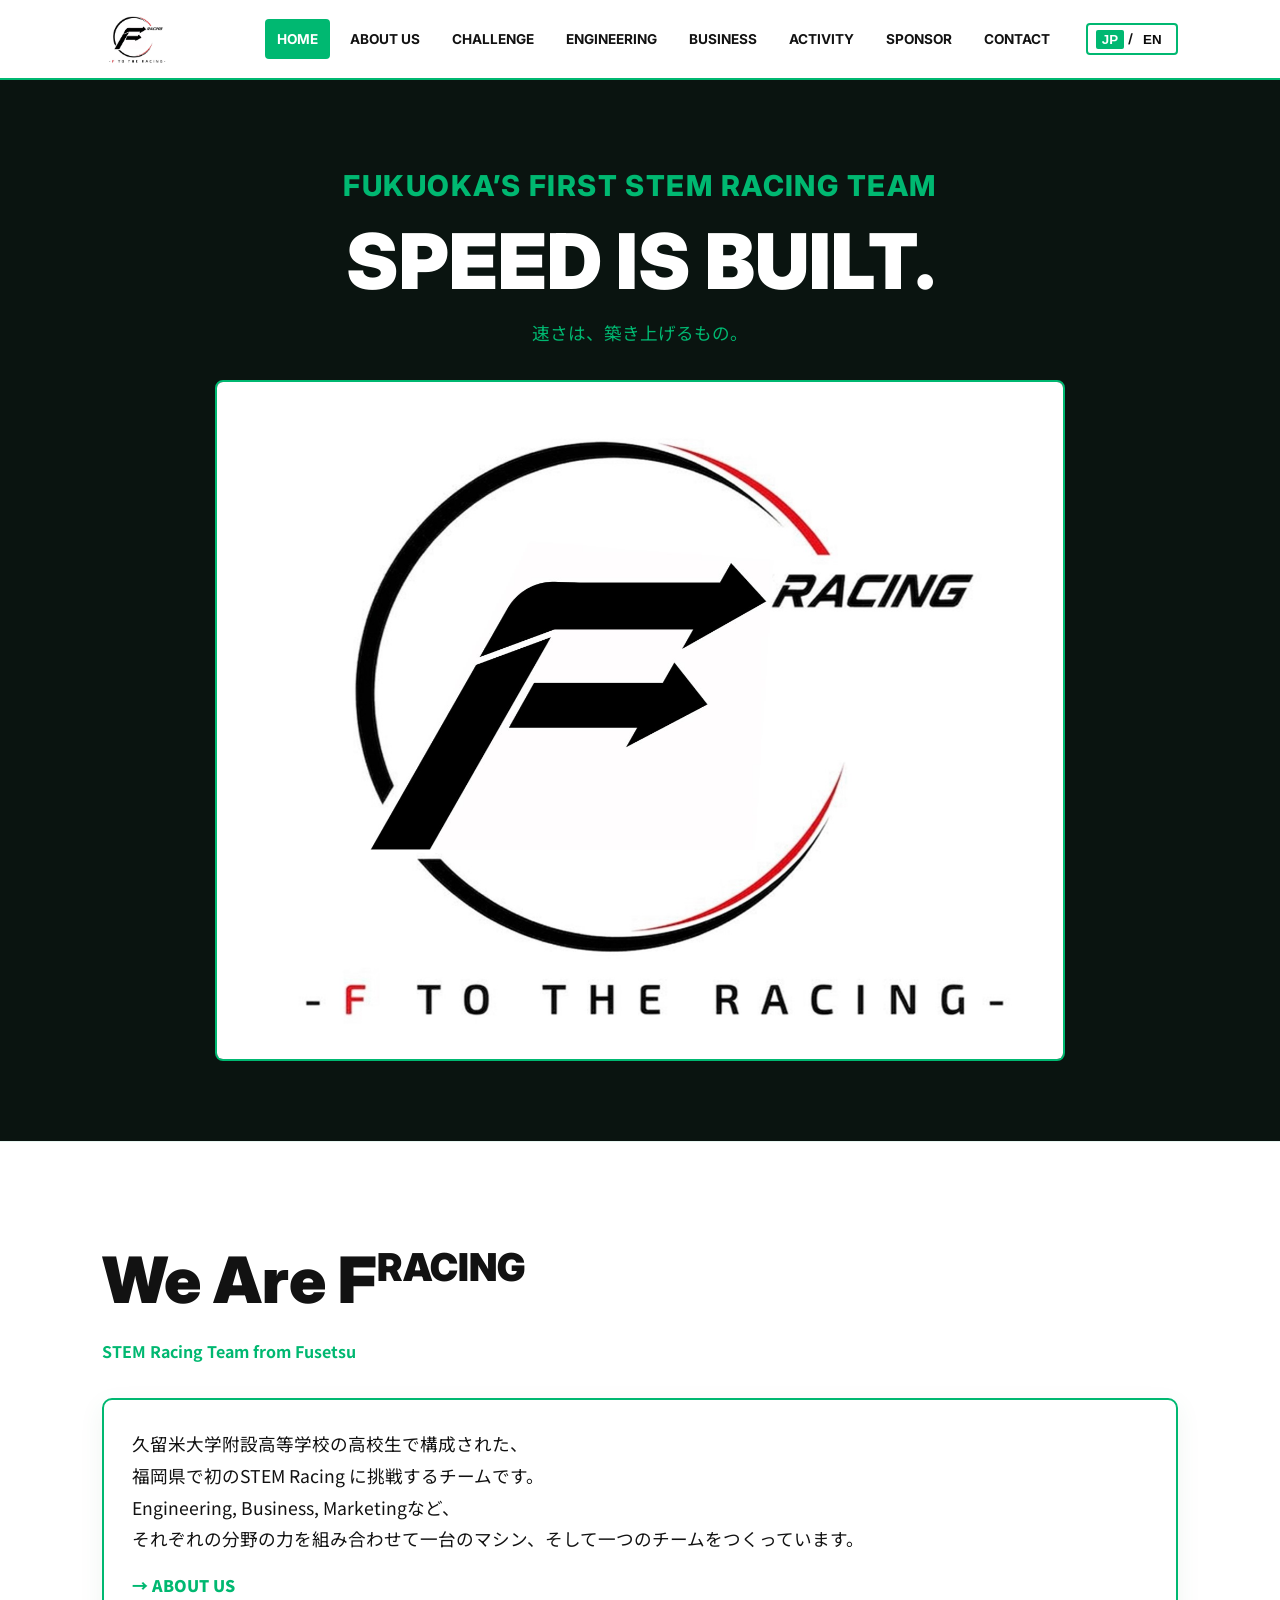
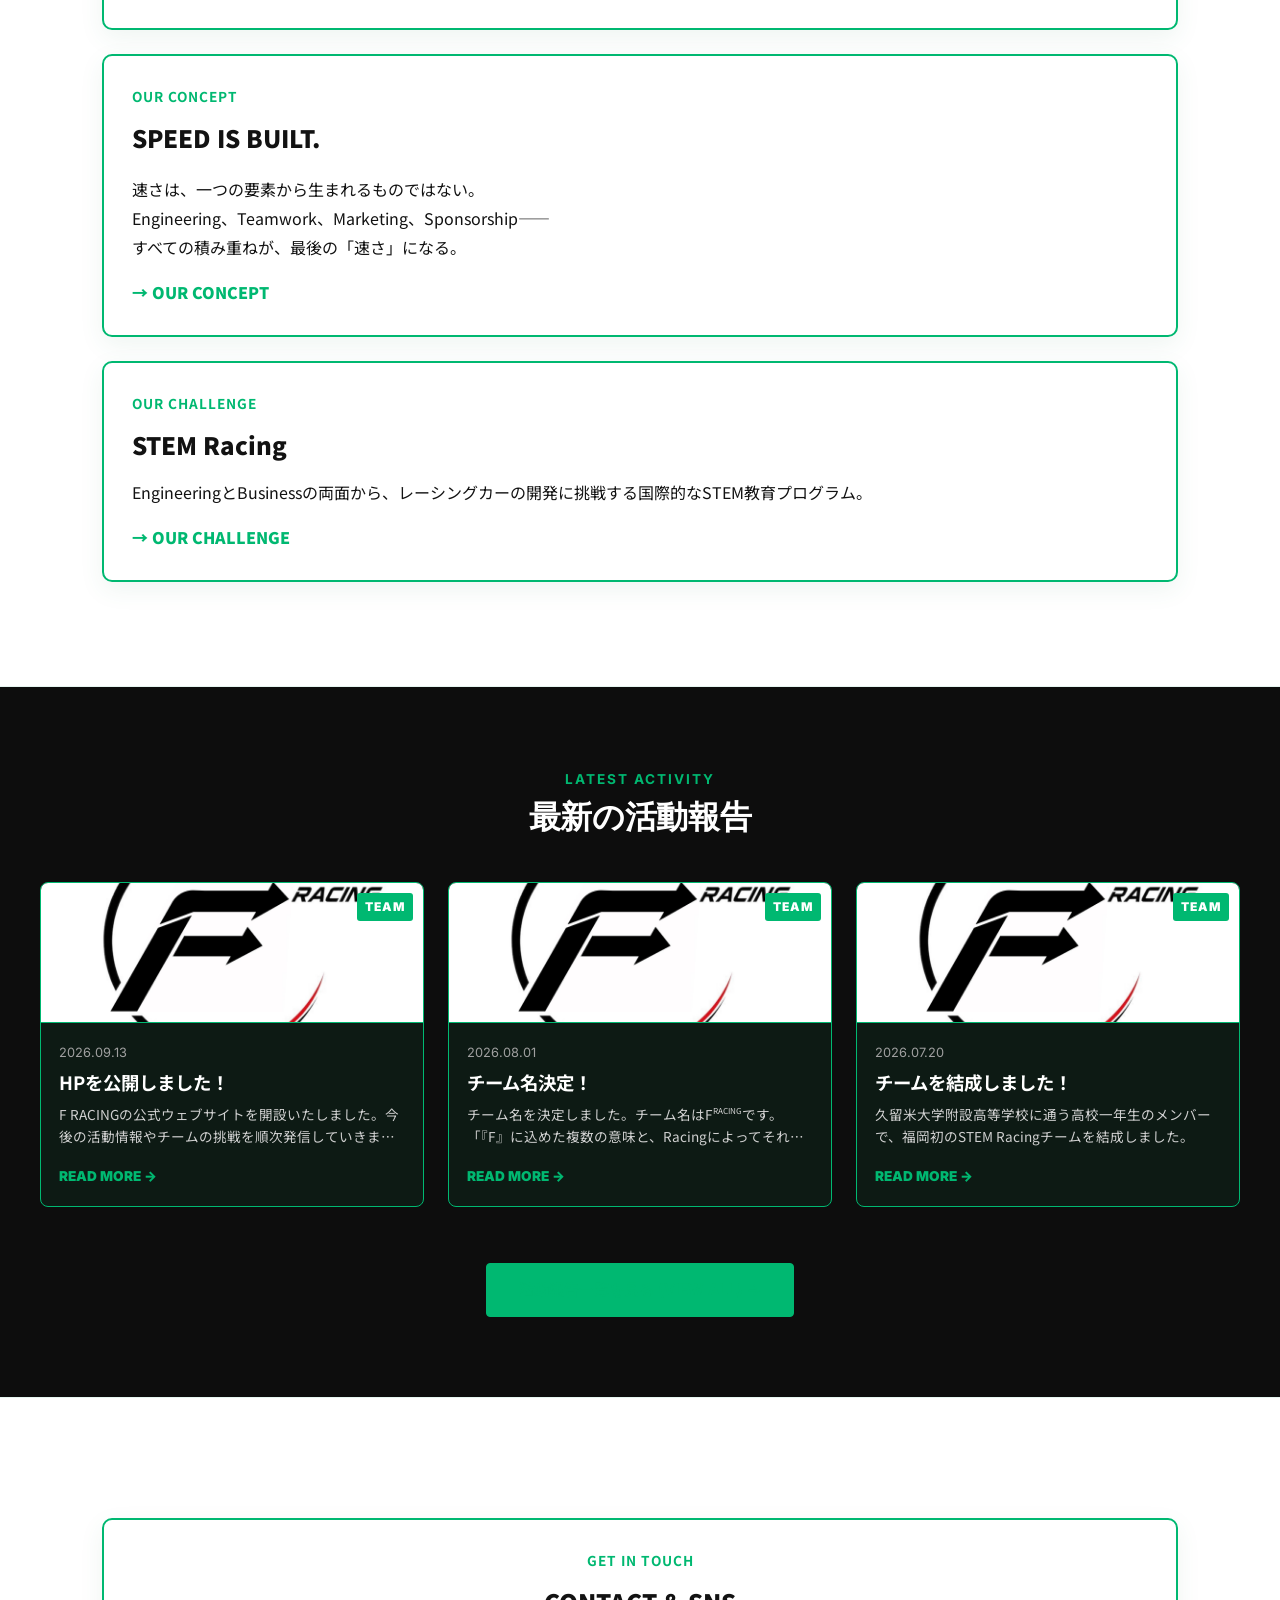
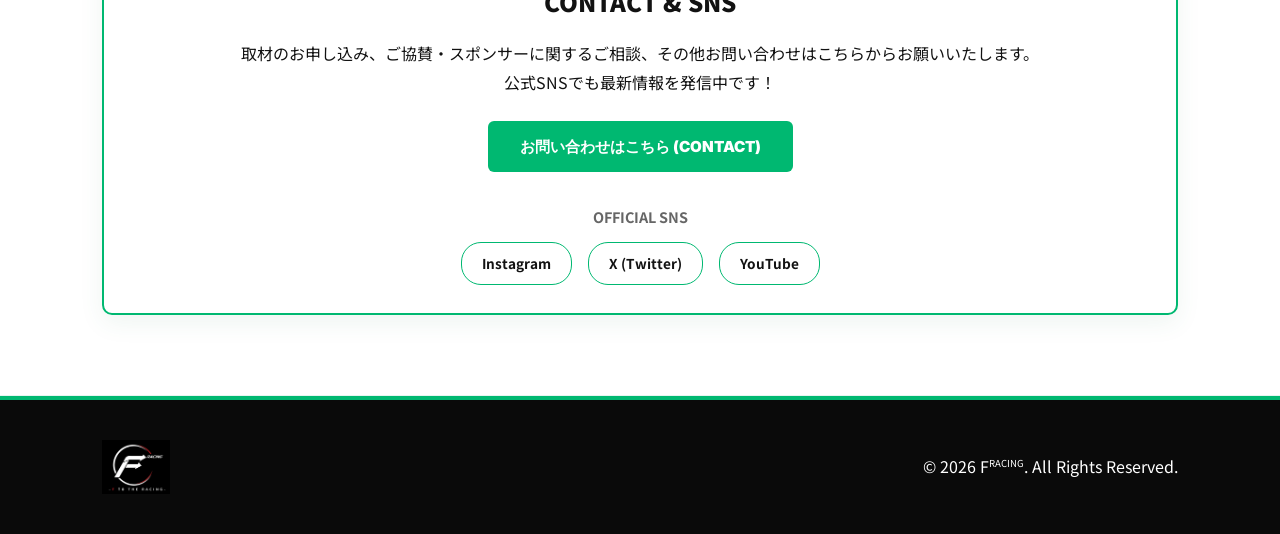
==== commit b2f8dfeb: "Update index.html" ====
--- a/index.html
+++ b/index.html
@@ -95,11 +95,12 @@
     </section>
 
     <!-- ACTIVITY セクション -->
-      <section id="activity" class="activity-section" style="background-color: #0d0d0d; color: #ffffff; padding: 60px 20px;">
+      <section id="activity" class="activity-section" style="background-color: #0d0d0d; color: #ffffff; padding: 80px 20px;">
   <div class="container" style="max-width: 1200px; margin: 0 auto;">
     
-    <div class="section-title-box" style="text-align: center; margin-bottom: 40px;">
-      <!-- サブタイトル（蛍光グリーンでアクセント） -->
+    <!-- タイトルセクション -->
+    <div class="section-title-box" style="text-align: center; margin-bottom: 48px;">
+      <!-- サブタイトル（蛍光グリーン） -->
       <span class="sub" style="color: var(--green, #00B871); font-weight: bold; font-size: 0.85rem; letter-spacing: 2px; display: block; margin-bottom: 8px;">
         LATEST ACTIVITY
       </span>
@@ -115,72 +116,77 @@
       </h2>
     </div>
 
-    <!-- ここにカード一覧やコンテンツが続きます -->
+    <!-- 活動カード一覧 -->
+    <div class="activity-grid">
+      
+      <!-- 1件目 -->
+      <article class="activity-card">
+        <a href="activity.html" class="activity-card-link">
+          <div class="activity-img">
+            <img src="whiteversion.jpg" alt="HP公開の画像">
+            <span class="activity-tag">TEAM</span>
+          </div>
+          <div class="activity-content">
+            <span class="activity-date">2026.09.13</span>
+            <h3 class="activity-title lang-jp">HPを公開しました！</h3>
+            <h3 class="activity-title lang-en">Official Website Launched!</h3>
+            <p class="activity-desc lang-jp">F RACINGの公式ウェブサイトを開設いたしました。今後の活動情報やチームの挑戦を順次発信していきます。</p>
+            <p class="activity-desc lang-en">We have launched the official website of F RACING. We will share our latest activities and challenges here.</p>
+            <span class="activity-more">READ MORE <span class="arrow">→</span></span>
+          </div>
+        </a>
+      </article>
+
+      <!-- 2件目 -->
+      <article class="activity-card">
+        <a href="activity.html" class="activity-card-link">
+          <div class="activity-img">
+            <img src="whiteversion.jpg" alt="活動画像3">
+            <span class="activity-tag">TEAM</span>
+          </div>
+          <div class="activity-content">
+            <span class="activity-date">2026.08.01</span>
+            <h3 class="activity-title lang-jp">チーム名決定！</h3>
+            <h3 class="activity-title lang-en">Team Name Finalized!</h3>
+            <p class="activity-desc lang-jp">チーム名を決定しました。チーム名はF<sup>RACING</sup>です。<br>「『F』に込めた複数の意味と、Racingによってそれらをさらに加速・拡張していく」という思いを込めています。詳しく知りたい方は、ABOUTをご覧ください！</p>
+            <p class="activity-desc lang-en">We’ve decided on a team name. The team is called F<sup>RACING</sup>. <br>The name embodies our vision that “the letter ‘F’ carries multiple meanings, and ‘Racing’ further accelerates and expands upon them.” For more details, please visit the “ABOUT” page!</p>
+            <span class="activity-more">READ MORE <span class="arrow">→</span></span>
+          </div>
+        </a>
+      </article>
+
+      <!-- 3件目 -->
+      <article class="activity-card">
+        <a href="activity.html" class="activity-card-link">
+          <div class="activity-img">
+            <img src="whiteversion.jpg" alt="チーム結成の画像">
+            <span class="activity-tag">TEAM</span>
+          </div>
+          <div class="activity-content">
+            <span class="activity-date">2026.07.20</span>
+            <h3 class="activity-title lang-jp">チームを結成しました！</h3>
+            <h3 class="activity-title lang-en">Team Established!</h3>
+            <p class="activity-desc lang-jp">久留米大学附設高等学校に通う高校一年生のメンバーで、福岡初のSTEM Racingチームを結成しました。</p>
+            <p class="activity-desc lang-en">We, a group of first-year high school students attending Kurume University Fusetsu High School, have formed Fukuoka’s first STEM Racing team.</p>
+            <span class="activity-more">READ MORE <span class="arrow">→</span></span>
+          </div>
+        </a>
+      </article>
+
+    </div>
+
+    <!-- 活動報告一覧を見るボタン -->
+    <div style="text-align: center; margin-top: 56px;">
+      <a href="activity.html" class="btn-more lang-jp" style="display: inline-block; padding: 12px 32px; border: 1.5px solid var(--green, #00B871); color: var(--green, #00B871); text-decoration: none; font-weight: bold; border-radius: 4px; transition: all 0.3s ease;">
+        活動報告一覧を見る (VIEW ALL) →
+      </a>
+      <a href="activity.html" class="btn-more lang-en" style="display: inline-block; padding: 12px 32px; border: 1.5px solid var(--green, #00B871); color: var(--green, #00B871); text-decoration: none; font-weight: bold; border-radius: 4px; transition: all 0.3s ease;">
+        VIEW ALL ACTIVITIES →
+      </a>
+    </div>
 
   </div>
 </section>
-
-        <div class="activity-grid">
-          <!-- 1件目 -->
-          <article class="activity-card">
-            <a href="activity.html" class="activity-card-link">
-              <div class="activity-img">
-                <img src="whiteversion.jpg" alt="HP公開の画像">
-                <span class="activity-tag">TEAM</span>
-              </div>
-              <div class="activity-content">
-                <span class="activity-date">2026.09.13</span>
-                <h3 class="activity-title lang-jp">HPを公開しました！</h3>
-                <h3 class="activity-title lang-en">Official Website Launched!</h3>
-                <p class="activity-desc lang-jp">F RACINGの公式ウェブサイトを開設いたしました。今後の活動情報やチームの挑戦を順次発信していきます。</p>
-                <p class="activity-desc lang-en">We have launched the official website of F RACING. We will share our latest activities and challenges here.</p>
-                <span class="activity-more">READ MORE <span class="arrow">→</span></span>
-              </div>
-            </a>
-          </article>
-
-          <article class="activity-card">
-            <a href="activity.html" class="activity-card-link">
-              <div class="activity-img">
-                <img src="whiteversion.jpg" alt="活動画像3">
-                <span class="activity-tag">TEAM</span>
-              </div>
-              <div class="activity-content">
-                <span class="activity-date">2026.08.01</span>
-                <h3 class="activity-title lang-jp">チーム名決定！</h3>
-                <h3 class="activity-title lang-en">Team Name Finalized!</h3>
-                <p class="activity-desc lang-jp">チーム名を決定しました。チーム名はF<sur>Racing</sur>です。<br>「『F』に込めた複数の意味と、Racingによってそれらをさらに加速・拡張していく」という思いを込めています。詳しく知りたい方は、ABOUTをご覧ください！</p>
-                <p class="activity-desc lang-en">We’ve decided on a team name. The team is called F<sur>Racing</sur>. <br>The name embodies our vision that “the letter ‘F’ carries multiple meanings, and ‘Racing’ further accelerates and expands upon them.” For more details, please visit the “ABOUT” page!</p>
-                <span class="activity-more">READ MORE <span class="arrow">→</span></span>
-              </div>
-            </a>
-          </article>
-
-          <!-- 2件目 -->
-          <article class="activity-card">
-            <a href="activity.html" class="activity-card-link">
-              <div class="activity-img">
-                <img src="whiteversion.jpg" alt="チーム結成の画像">
-                <span class="activity-tag">TEAM</span>
-              </div>
-              <div class="activity-content">
-                <span class="activity-date">2026.07.20</span>
-                <h3 class="activity-title lang-jp">チームを結成しました！</h3>
-                <h3 class="activity-title lang-en">Team Established!</h3>
-                <p class="activity-desc lang-jp">久留米大学附設高等学校に通う高校一年生のメンバーで、福岡初のSTEM Racingチームを結成しました。</p>
-                <p class="activity-desc lang-en">We, a group of first-year high school students attending Kurume University Fusetsu High School, have formed Fukuoka’s first STEM Racing team.</p>
-                <span class="activity-more">READ MORE <span class="arrow">→</span></span>
-              </div>
-            </a>
-          </article>
-        </div>
-
-        <div style="text-align: center; margin-top: 40px;">
-          <a href="activity.html" class="btn-more lang-jp">活動報告一覧を見る (VIEW ALL)</a>
-          <a href="activity.html" class="btn-more lang-en">VIEW ALL ACTIVITIES</a>
-        </div>
-      </div>
-    </section>
 
     <!-- CONTACT & SNS セクション -->
     <section id="contact-section">
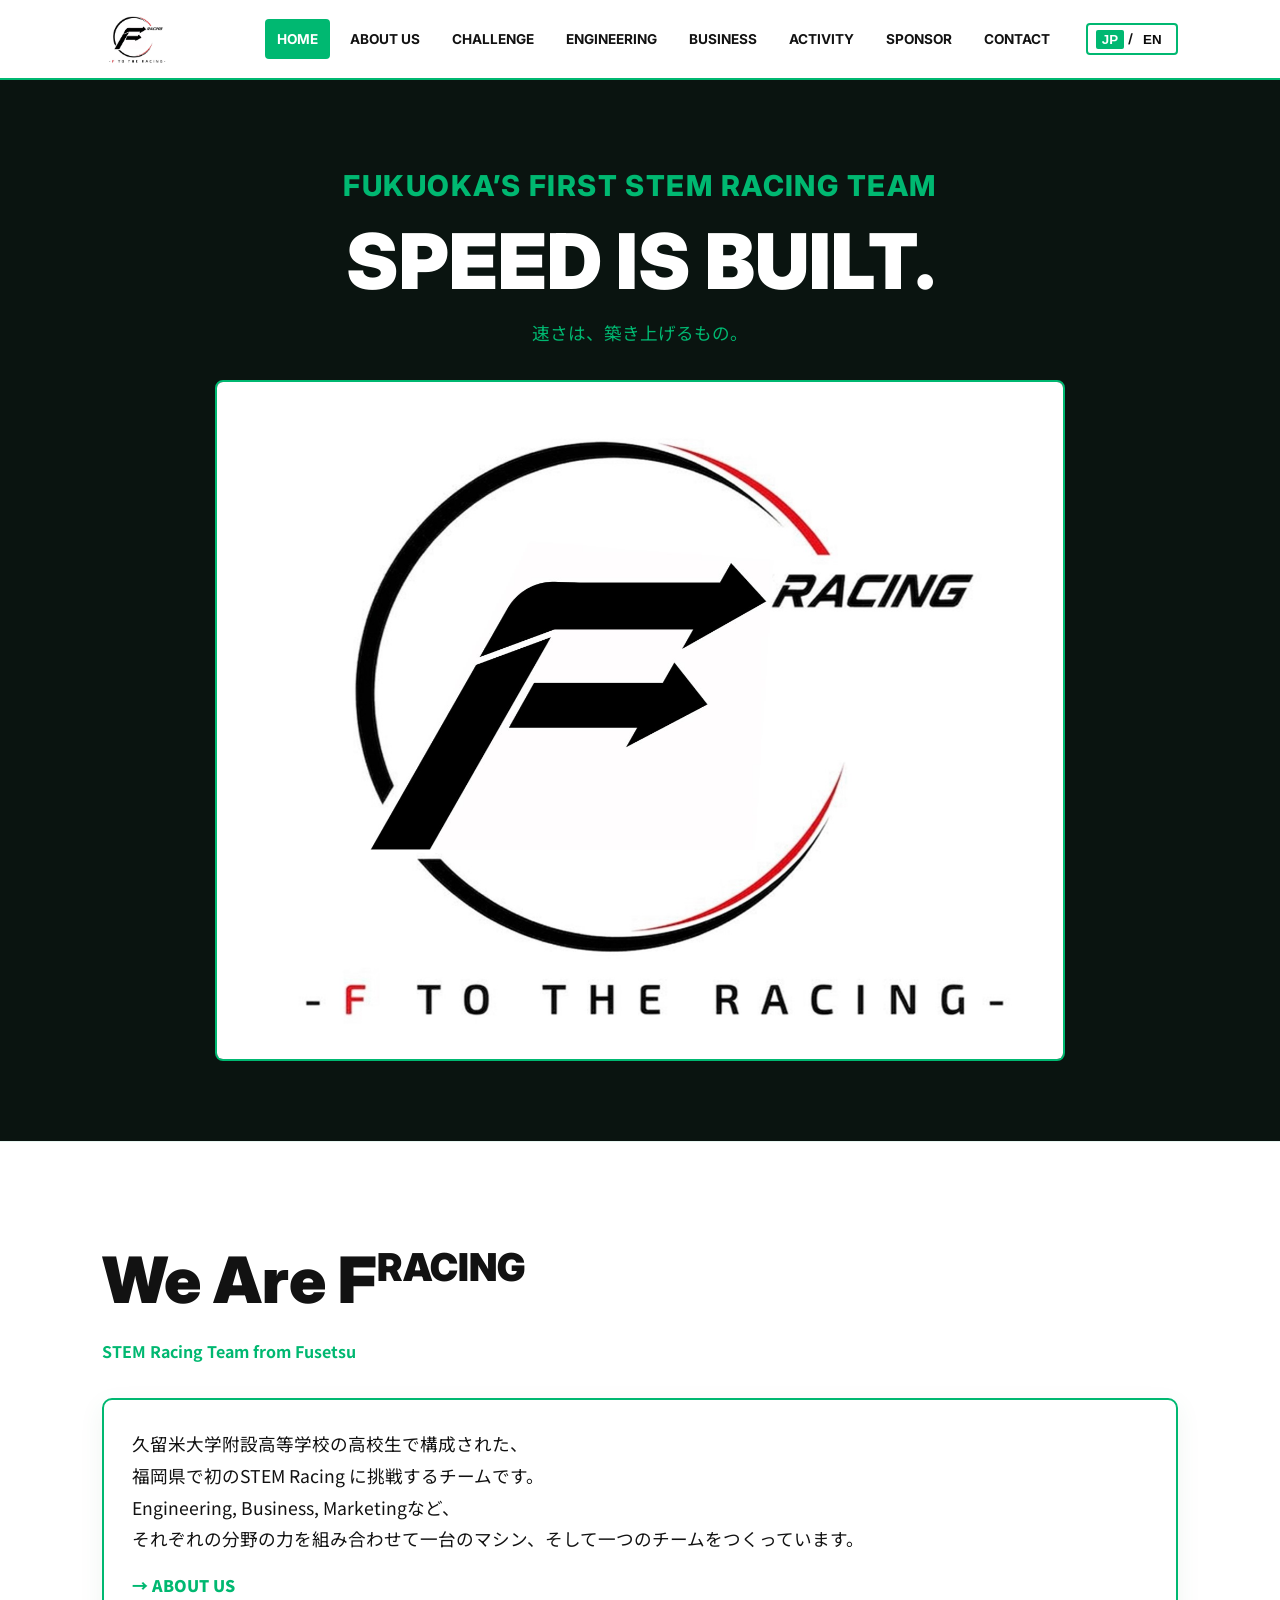
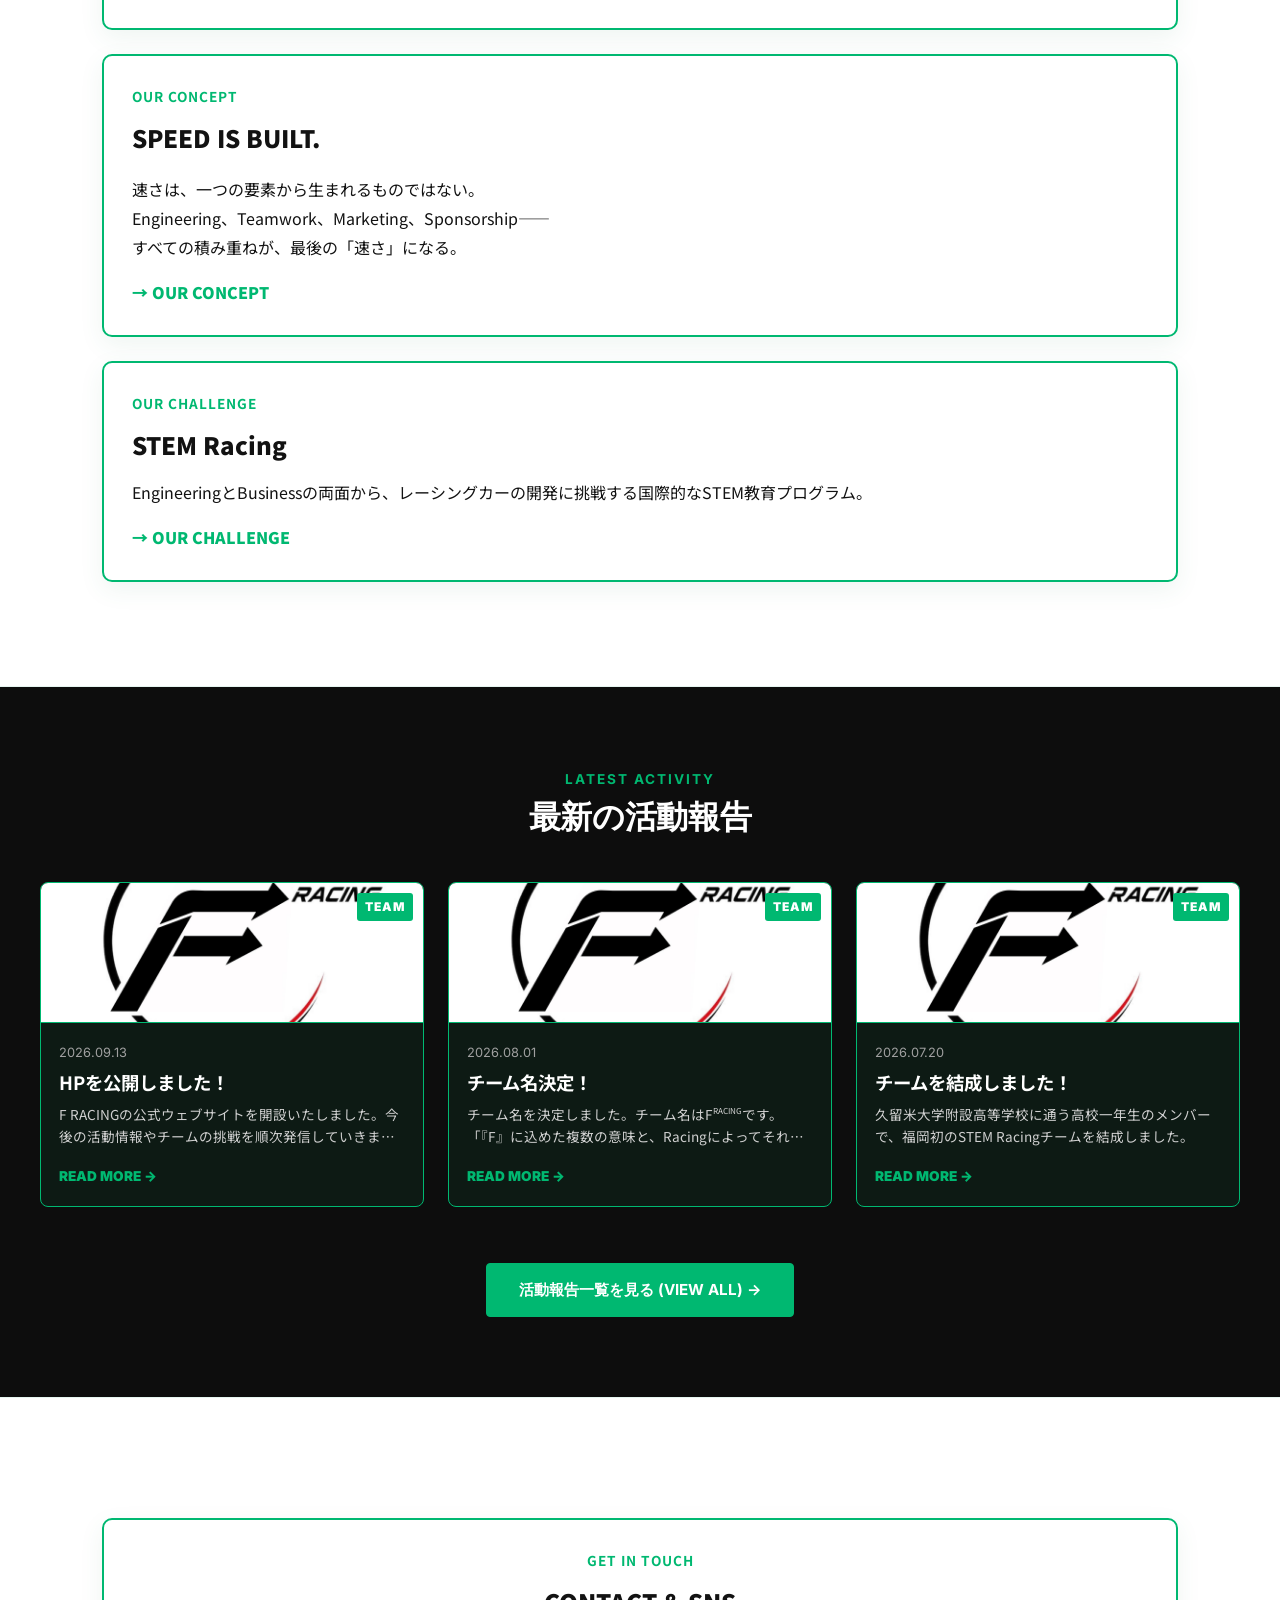
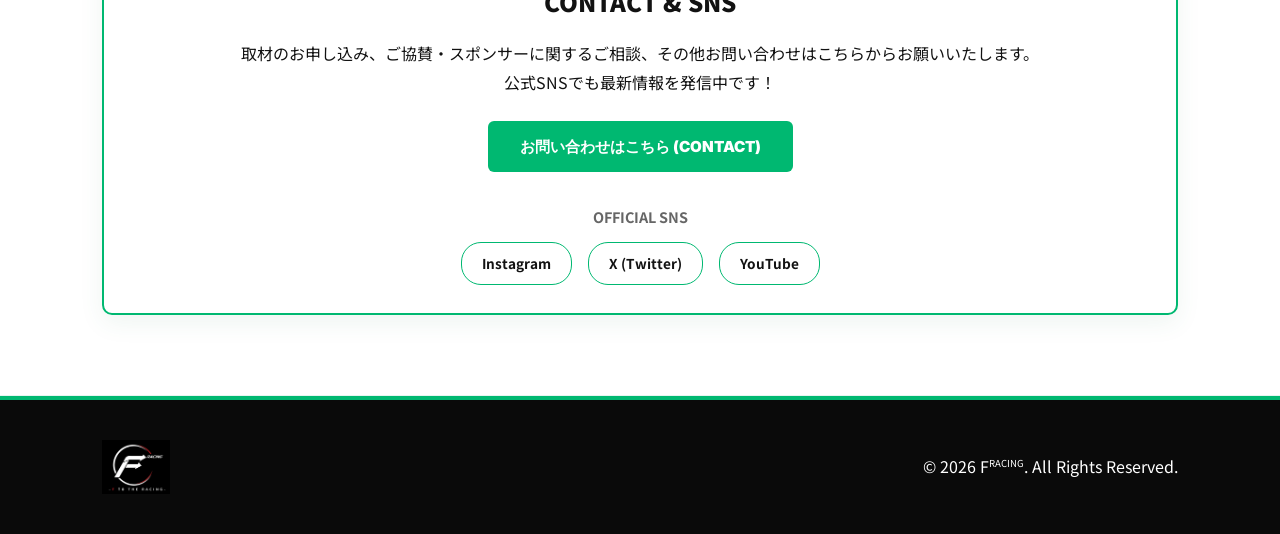
==== commit 4eee72d9: "Update index.html" ====
--- a/index.html
+++ b/index.html
@@ -177,10 +177,10 @@
 
     <!-- 活動報告一覧を見るボタン -->
     <div style="text-align: center; margin-top: 56px;">
-      <a href="activity.html" class="btn-more lang-jp" style="display: inline-block; padding: 12px 32px; border: 1.5px solid var(--green, #00B871); color: var(--green, #00B871); text-decoration: none; font-weight: bold; border-radius: 4px; transition: all 0.3s ease;">
+      <a href="activity.html" class="btn-more lang-jp" style="display: inline-block; padding: 12px 32px; border: 1.5px solid var(--green, #00B871); color: #ffffff; text-decoration: none; font-weight: bold; border-radius: 4px; transition: all 0.3s ease;">
         活動報告一覧を見る (VIEW ALL) →
       </a>
-      <a href="activity.html" class="btn-more lang-en" style="display: inline-block; padding: 12px 32px; border: 1.5px solid var(--green, #00B871); color: var(--green, #00B871); text-decoration: none; font-weight: bold; border-radius: 4px; transition: all 0.3s ease;">
+      <a href="activity.html" class="btn-more lang-en" style="display: inline-block; padding: 12px 32px; border: 1.5px solid var(--green, #00B871); color: #ffffff; text-decoration: none; font-weight: bold; border-radius: 4px; transition: all 0.3s ease;">
         VIEW ALL ACTIVITIES →
       </a>
     </div>
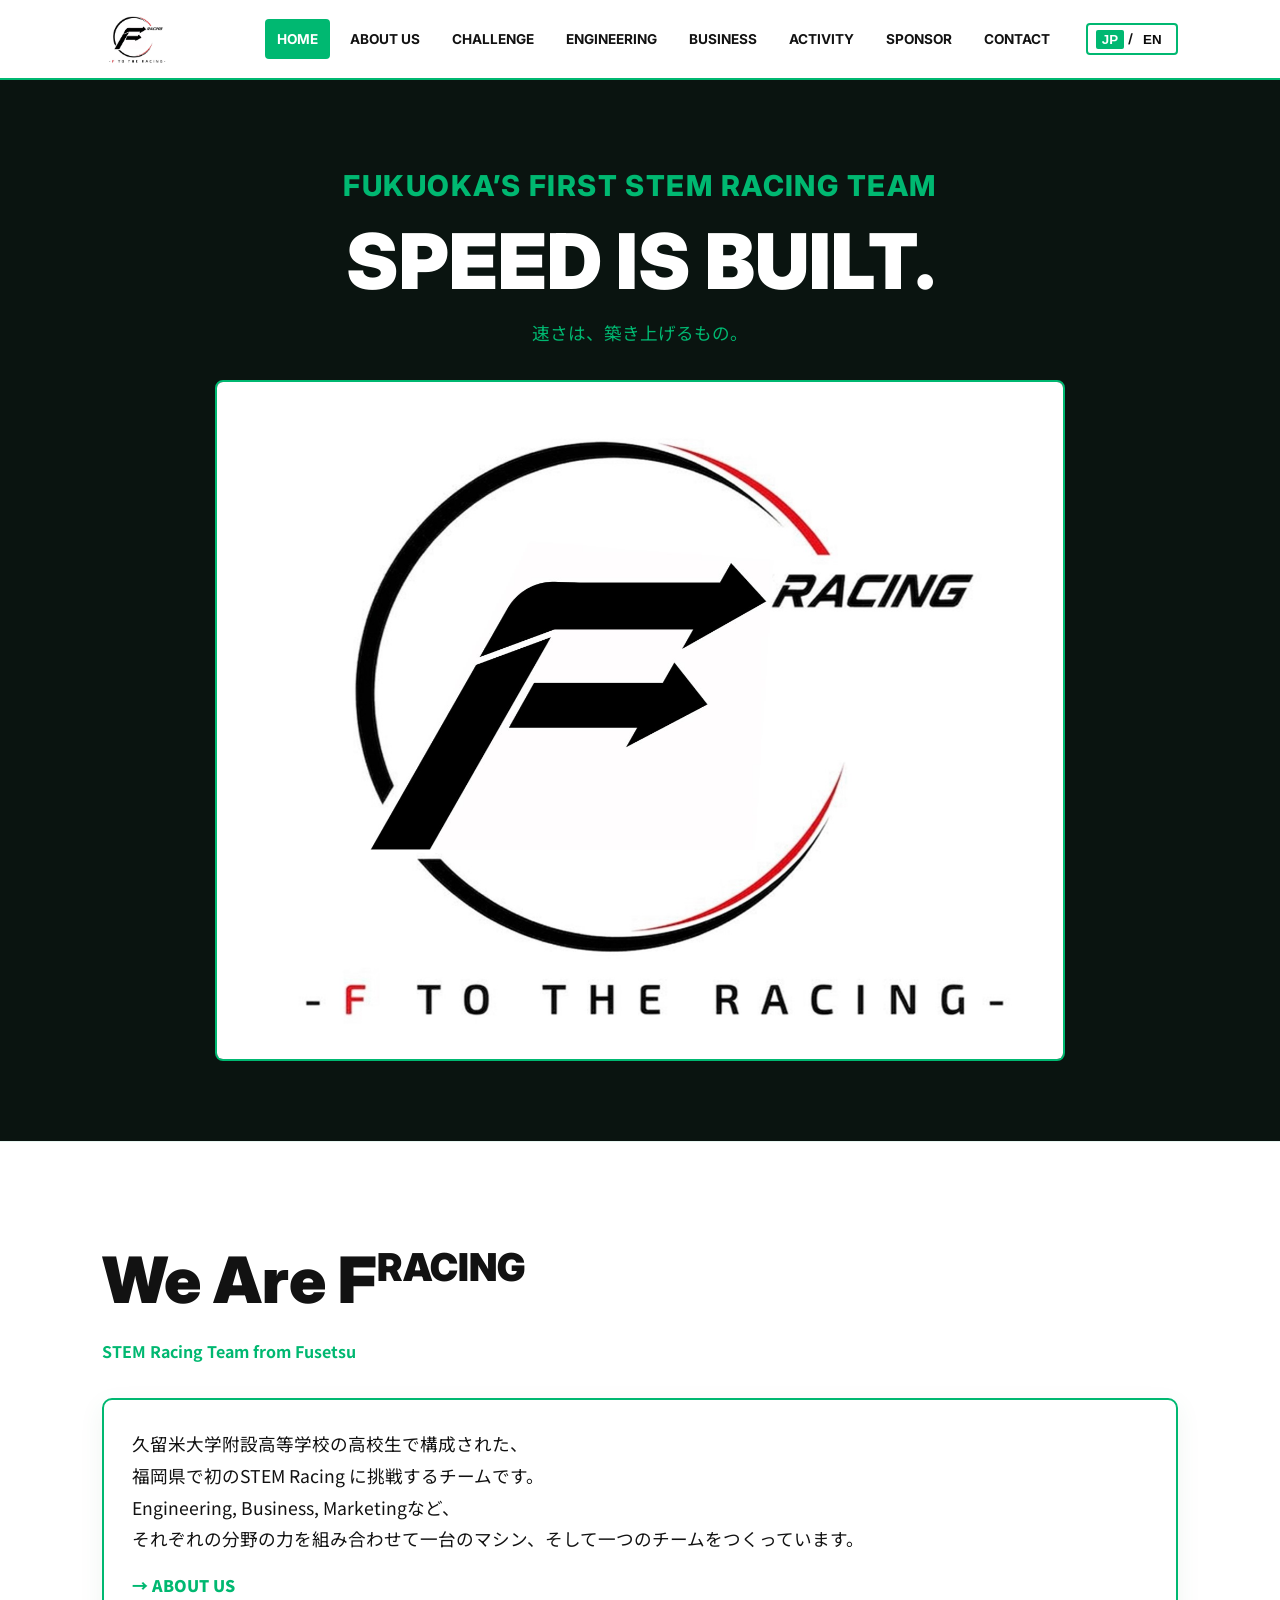
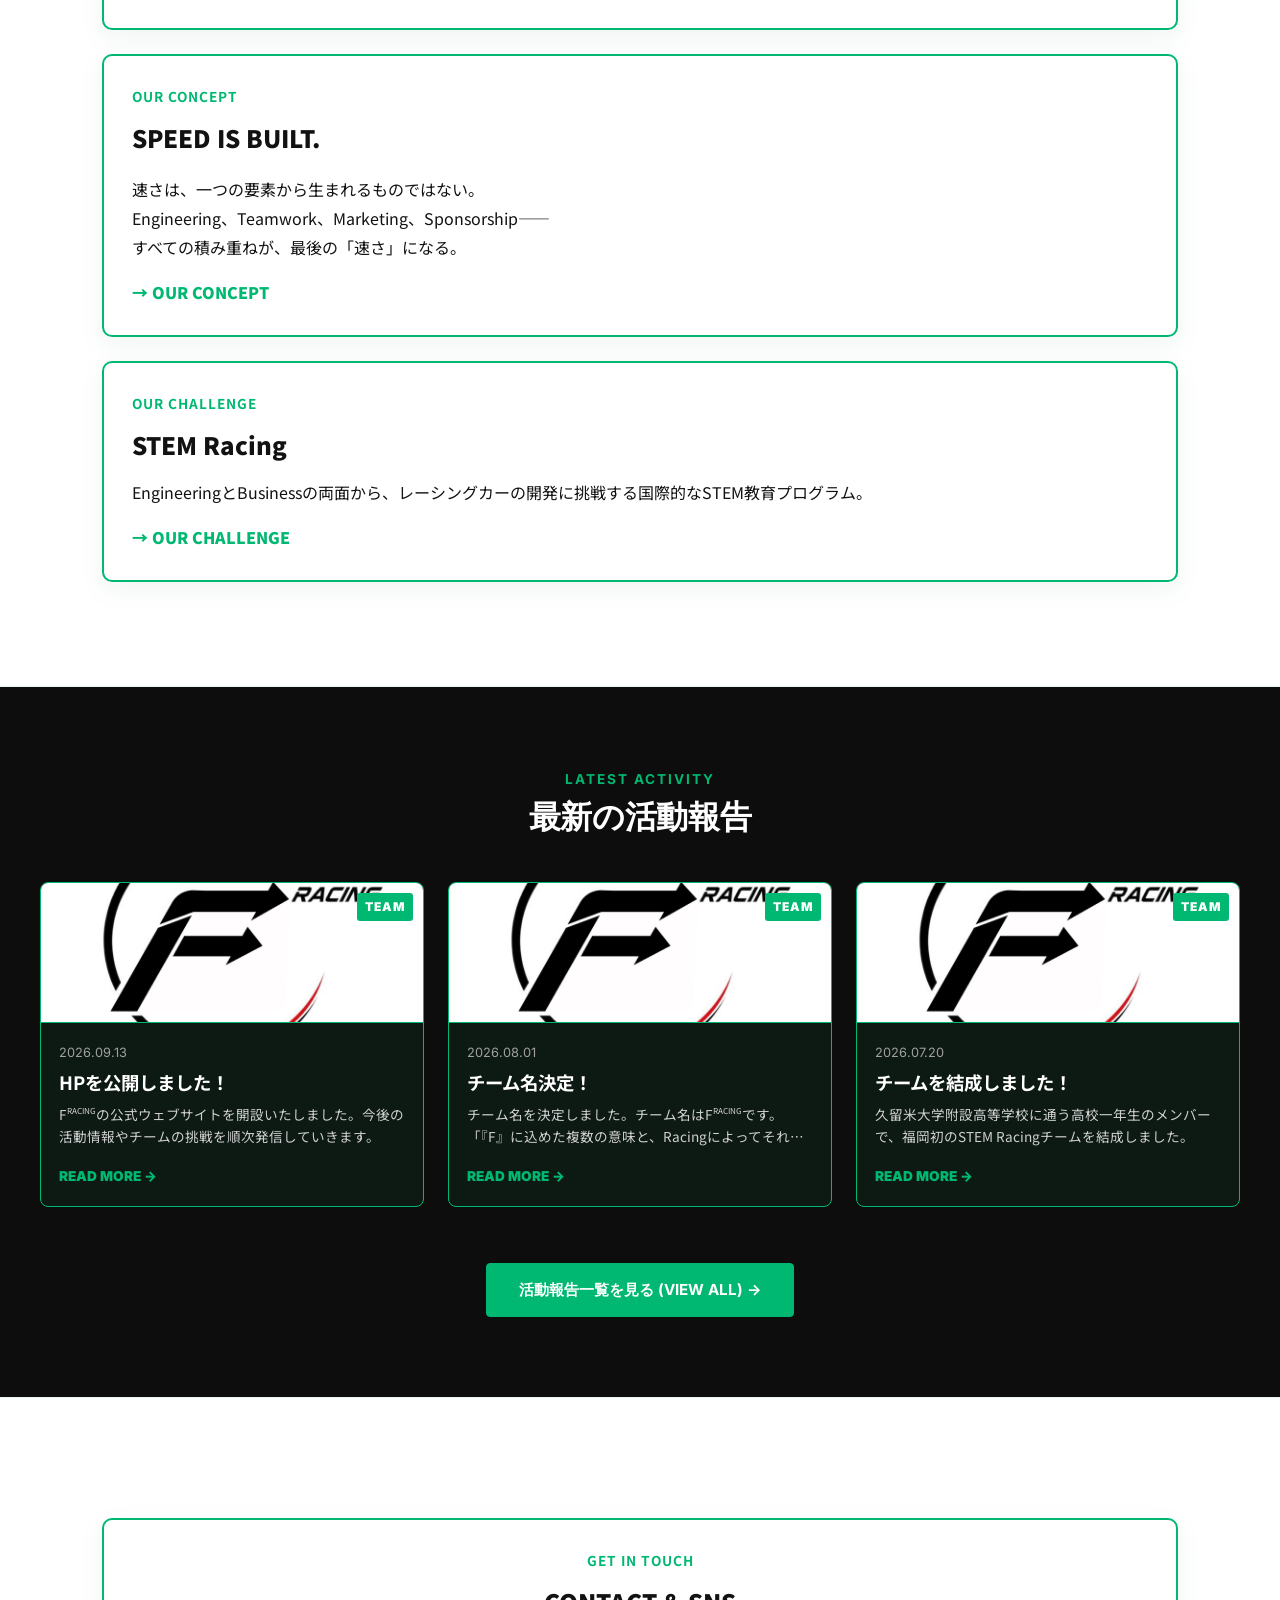
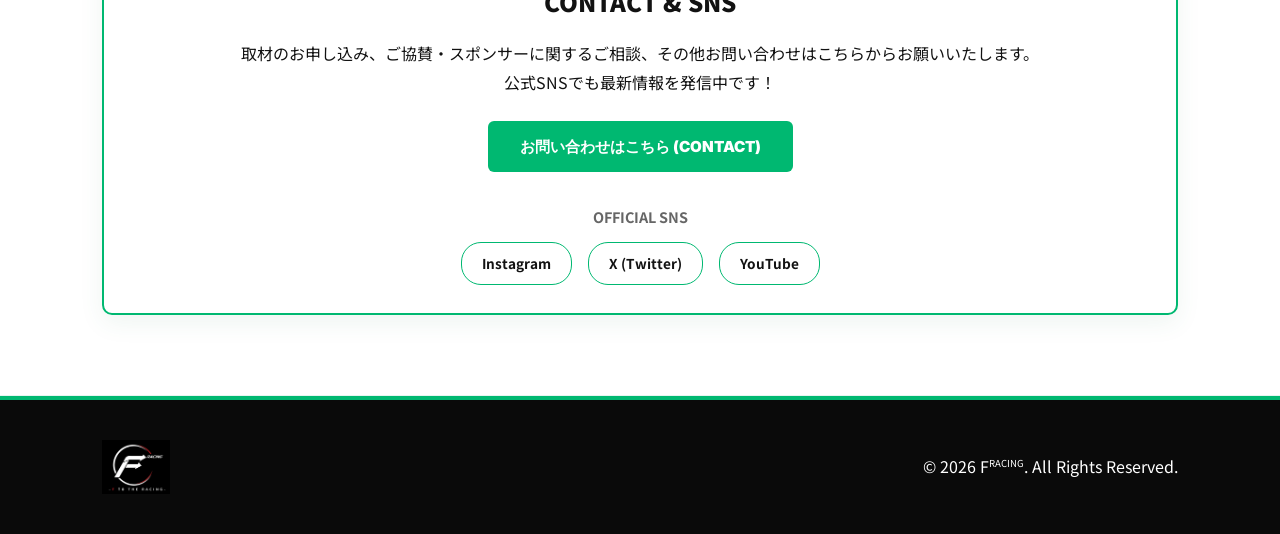
==== commit 8123527a: "Update index.html" ====
--- a/index.html
+++ b/index.html
@@ -130,8 +130,8 @@
             <span class="activity-date">2026.09.13</span>
             <h3 class="activity-title lang-jp">HPを公開しました！</h3>
             <h3 class="activity-title lang-en">Official Website Launched!</h3>
-            <p class="activity-desc lang-jp">F RACINGの公式ウェブサイトを開設いたしました。今後の活動情報やチームの挑戦を順次発信していきます。</p>
-            <p class="activity-desc lang-en">We have launched the official website of F RACING. We will share our latest activities and challenges here.</p>
+            <p class="activity-desc lang-jp">F<sup>RACING</sup>の公式ウェブサイトを開設いたしました。今後の活動情報やチームの挑戦を順次発信していきます。</p>
+            <p class="activity-desc lang-en">We have launched the official website of F<sup>RACING</sup>. We will share our latest activities and challenges here.</p>
             <span class="activity-more">READ MORE <span class="arrow">→</span></span>
           </div>
         </a>
--- a/style.css
+++ b/style.css
@@ -381,3 +381,20 @@
 .inline-link-btn:hover {
   transform: translateX(6px);
 }
+
+@media (max-width: 768px) {
+  header {
+    position: relative;
+  }
+
+  /* スマホ表示時の上部余白をセットでリセット */
+  main {
+    margin-top: 0 !important;   /* 110pxの不要なマージンを解除 */
+    padding-top: 0 !important;
+  }
+
+  /* 最初のセクションの上余白を詰める（20px程度に調整） */
+  main > section:first-child {
+    padding-top: 20px !important; 
+  }
+}
